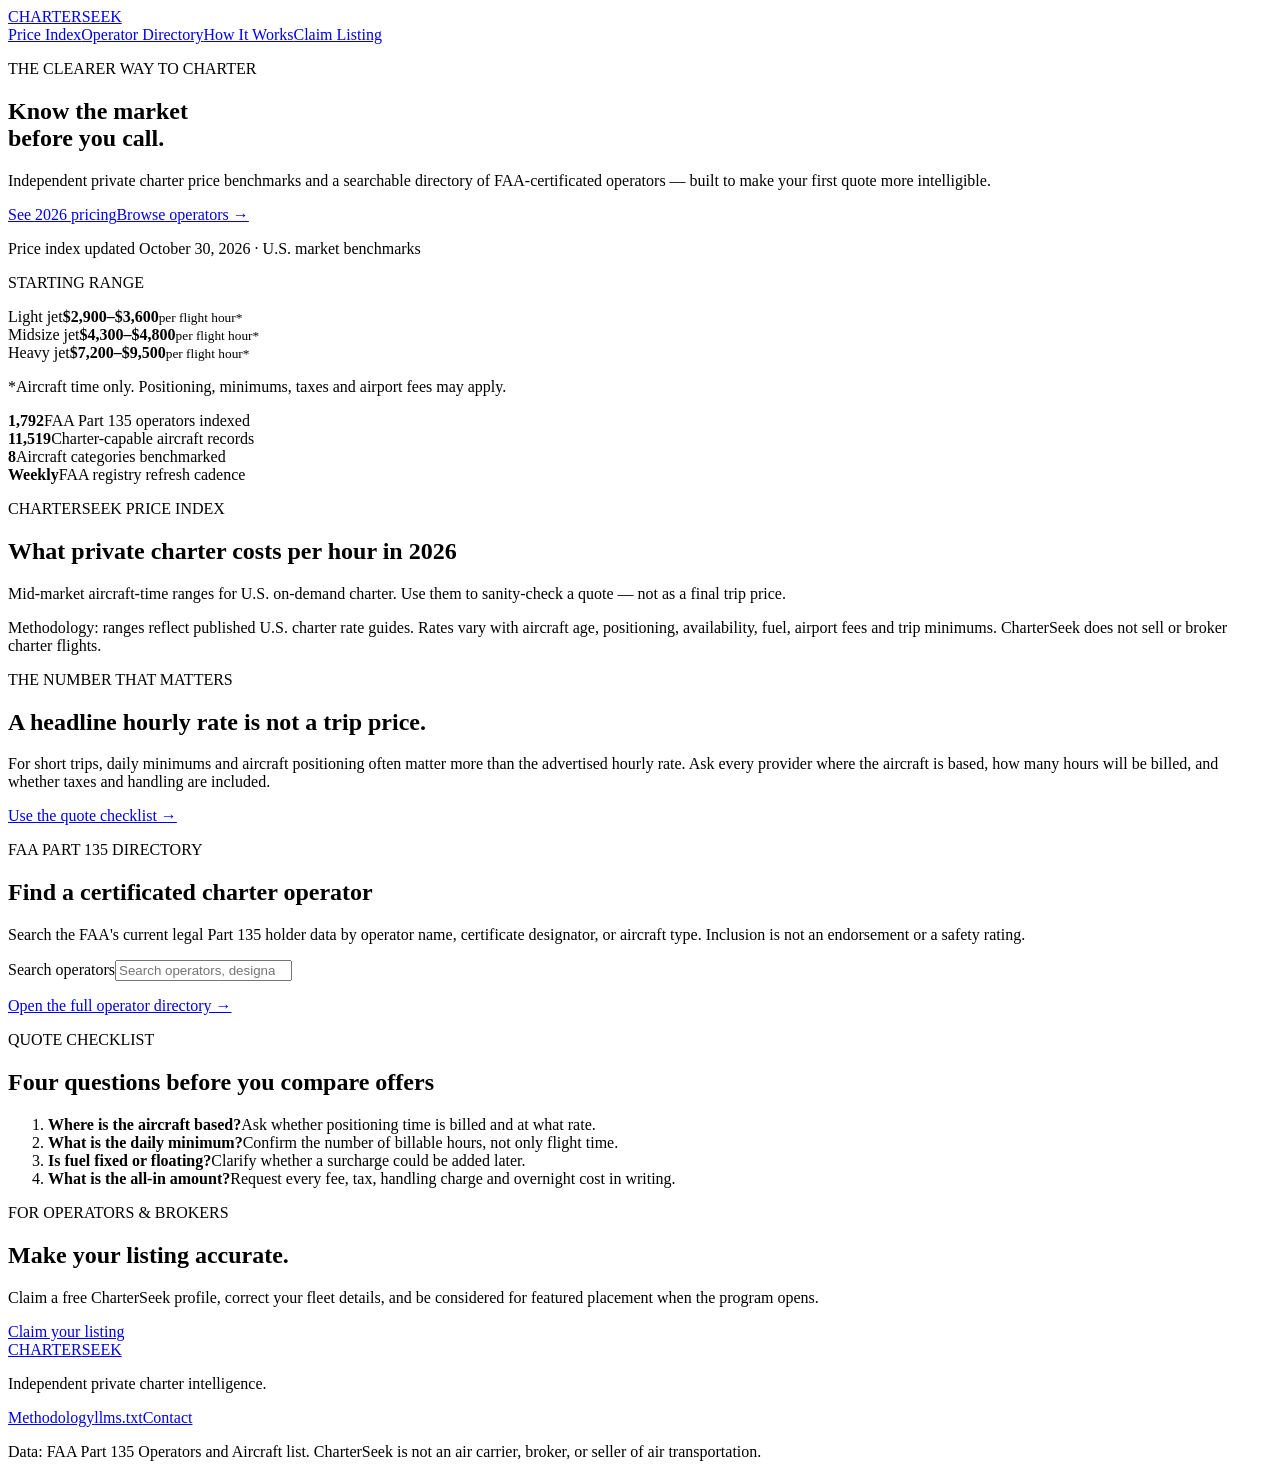
==== index.html @ 89e2942f "Add CharterSeek MVP site" ====
<!doctype html>
<html lang="en">
<head>
  <meta charset="utf-8">
  <meta name="viewport" content="width=device-width,initial-scale=1">
  <meta name="description" content="Independent private charter pricing benchmarks and FAA Part 135 operator directory. Compare aircraft rates, understand quote costs, and find certificated charter operators.">
  <meta name="robots" content="index,follow">
  <link rel="canonical" href="https://charterseek.com/">
  <meta property="og:title" content="CharterSeek | Private Charter Pricing & Operator Directory">
  <meta property="og:description" content="Clear private charter pricing benchmarks and an FAA Part 135 operator directory.">
  <meta property="og:type" content="website">
  <meta property="og:url" content="https://charterseek.com/">
  <title>CharterSeek | Private Charter Pricing & Operator Directory</title>
  <link rel="stylesheet" href="/css/styles.css">
</head>
<body>
  <header class="site-header"><div class="wrap nav"><a class="brand" href="/"><span>CHARTER</span>SEEK</a><nav><a href="#pricing">Price Index</a><a href="#operators">Operator Directory</a><a href="#how-it-works">How It Works</a><a class="button small" href="mailto:hello@charterseek.com?subject=Claim%20my%20listing">Claim Listing</a></nav></div></header>
  <main>
    <section class="hero"><div class="wrap hero-grid"><div><p class="eyebrow">THE CLEARER WAY TO CHARTER</p><h1>Know the market<br>before you call.</h1><p class="lede">Independent private charter price benchmarks and a searchable directory of FAA-certificated operators — built to make your first quote more intelligible.</p><div class="hero-actions"><a class="button" href="#pricing">See 2026 pricing</a><a class="text-link" href="#operators">Browse operators →</a></div><p class="updated">Price index updated October 30, 2026 · U.S. market benchmarks</p></div><aside class="quote-card"><p class="card-label">STARTING RANGE</p><div class="rate"><span>Light jet</span><strong>$2,900–$3,600</strong><small>per flight hour*</small></div><div class="rate"><span>Midsize jet</span><strong>$4,300–$4,800</strong><small>per flight hour*</small></div><div class="rate"><span>Heavy jet</span><strong>$7,200–$9,500</strong><small>per flight hour*</small></div><p class="fine">*Aircraft time only. Positioning, minimums, taxes and airport fees may apply.</p></aside></div></section>
    <section class="proof"><div class="wrap proof-grid"><div><strong>1,792</strong><span>FAA Part 135 operators indexed</span></div><div><strong>11,519</strong><span>Charter-capable aircraft records</span></div><div><strong>8</strong><span>Aircraft categories benchmarked</span></div><div><strong>Weekly</strong><span>FAA registry refresh cadence</span></div></div></section>
    <section class="section wrap" id="pricing"><p class="eyebrow">CHARTERSEEK PRICE INDEX</p><h2>What private charter costs per hour in 2026</h2><p class="section-intro">Mid-market aircraft-time ranges for U.S. on-demand charter. Use them to sanity-check a quote — not as a final trip price.</p><div class="pricing-grid" id="pricing-grid"></div><p class="method-note">Methodology: ranges reflect published U.S. charter rate guides. Rates vary with aircraft age, positioning, availability, fuel, airport fees and trip minimums. CharterSeek does not sell or broker charter flights.</p></section>
    <section class="dark-band" id="how-it-works"><div class="wrap split"><div><p class="eyebrow light">THE NUMBER THAT MATTERS</p><h2>A headline hourly rate is not a trip price.</h2></div><div><p>For short trips, daily minimums and aircraft positioning often matter more than the advertised hourly rate. Ask every provider where the aircraft is based, how many hours will be billed, and whether taxes and handling are included.</p><a class="text-link light-link" href="#quote-checklist">Use the quote checklist →</a></div></div></section>
    <section class="section wrap" id="operators"><p class="eyebrow">FAA PART 135 DIRECTORY</p><h2>Find a certificated charter operator</h2><p class="section-intro">Search the FAA's current legal Part 135 holder data by operator name, certificate designator, or aircraft type. Inclusion is not an endorsement or a safety rating.</p><div class="directory-toolbar"><label for="operator-search" class="sr-only">Search operators</label><input id="operator-search" type="search" placeholder="Search operators, designators or aircraft…"><span id="operator-count"></span></div><div class="operator-list" id="operator-list"></div><p><a class="text-link" href="/operators/">Open the full operator directory →</a></p></section>
    <section class="section warm" id="quote-checklist"><div class="wrap"><p class="eyebrow">QUOTE CHECKLIST</p><h2>Four questions before you compare offers</h2><ol class="checklist"><li><strong>Where is the aircraft based?</strong><span>Ask whether positioning time is billed and at what rate.</span></li><li><strong>What is the daily minimum?</strong><span>Confirm the number of billable hours, not only flight time.</span></li><li><strong>Is fuel fixed or floating?</strong><span>Clarify whether a surcharge could be added later.</span></li><li><strong>What is the all-in amount?</strong><span>Request every fee, tax, handling charge and overnight cost in writing.</span></li></ol></div></section>
    <section class="cta"><div class="wrap"><p class="eyebrow light">FOR OPERATORS & BROKERS</p><h2>Make your listing accurate.</h2><p>Claim a free CharterSeek profile, correct your fleet details, and be considered for featured placement when the program opens.</p><a class="button inverse" href="mailto:hello@charterseek.com?subject=Claim%20my%20listing">Claim your listing</a></div></section>
  </main>
  <footer><div class="wrap footer-grid"><div><a class="brand footer-brand" href="/"><span>CHARTER</span>SEEK</a><p>Independent private charter intelligence.</p></div><div><a href="/methodology.html">Methodology</a><a href="/llms.txt">llms.txt</a><a href="mailto:hello@charterseek.com">Contact</a></div><p class="legal">Data: FAA Part 135 Operators and Aircraft list. CharterSeek is not an air carrier, broker, or seller of air transportation.</p></div></footer>
  <script src="/js/app.js"></script>
</body></html>
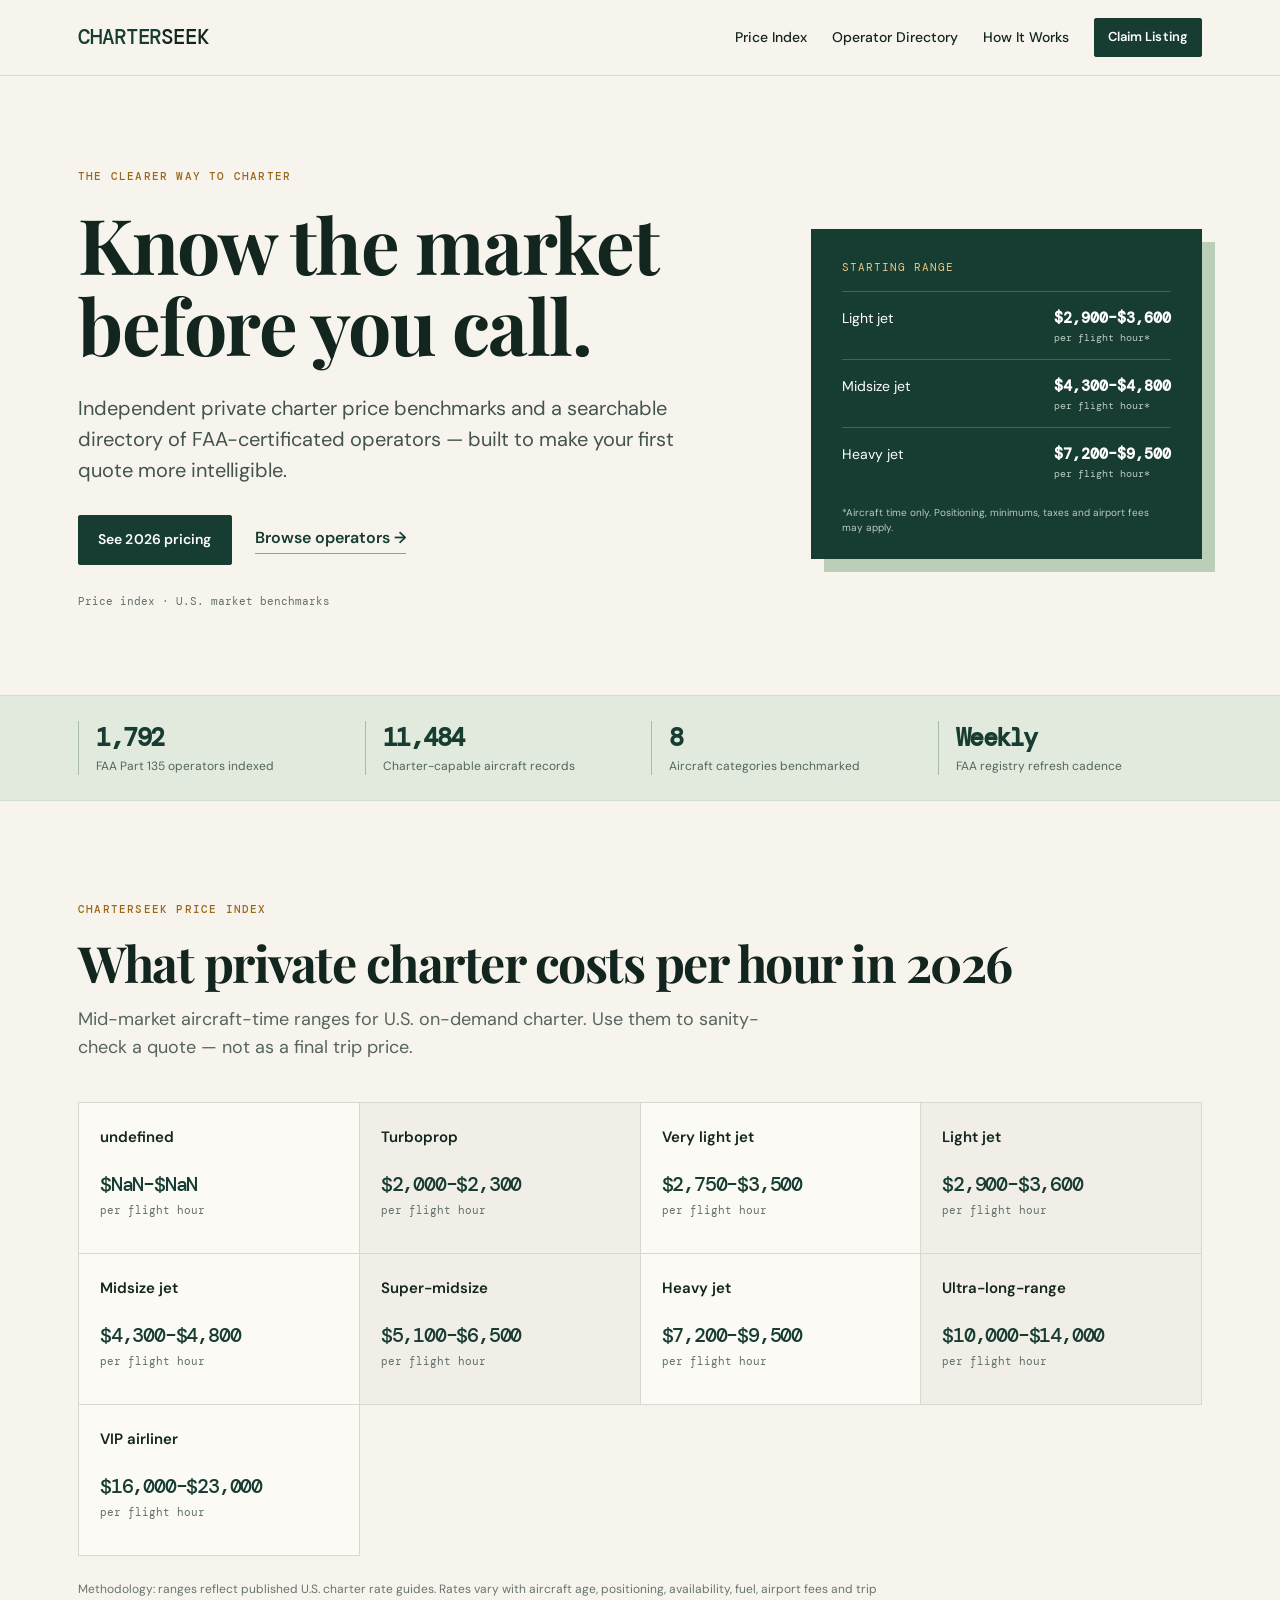
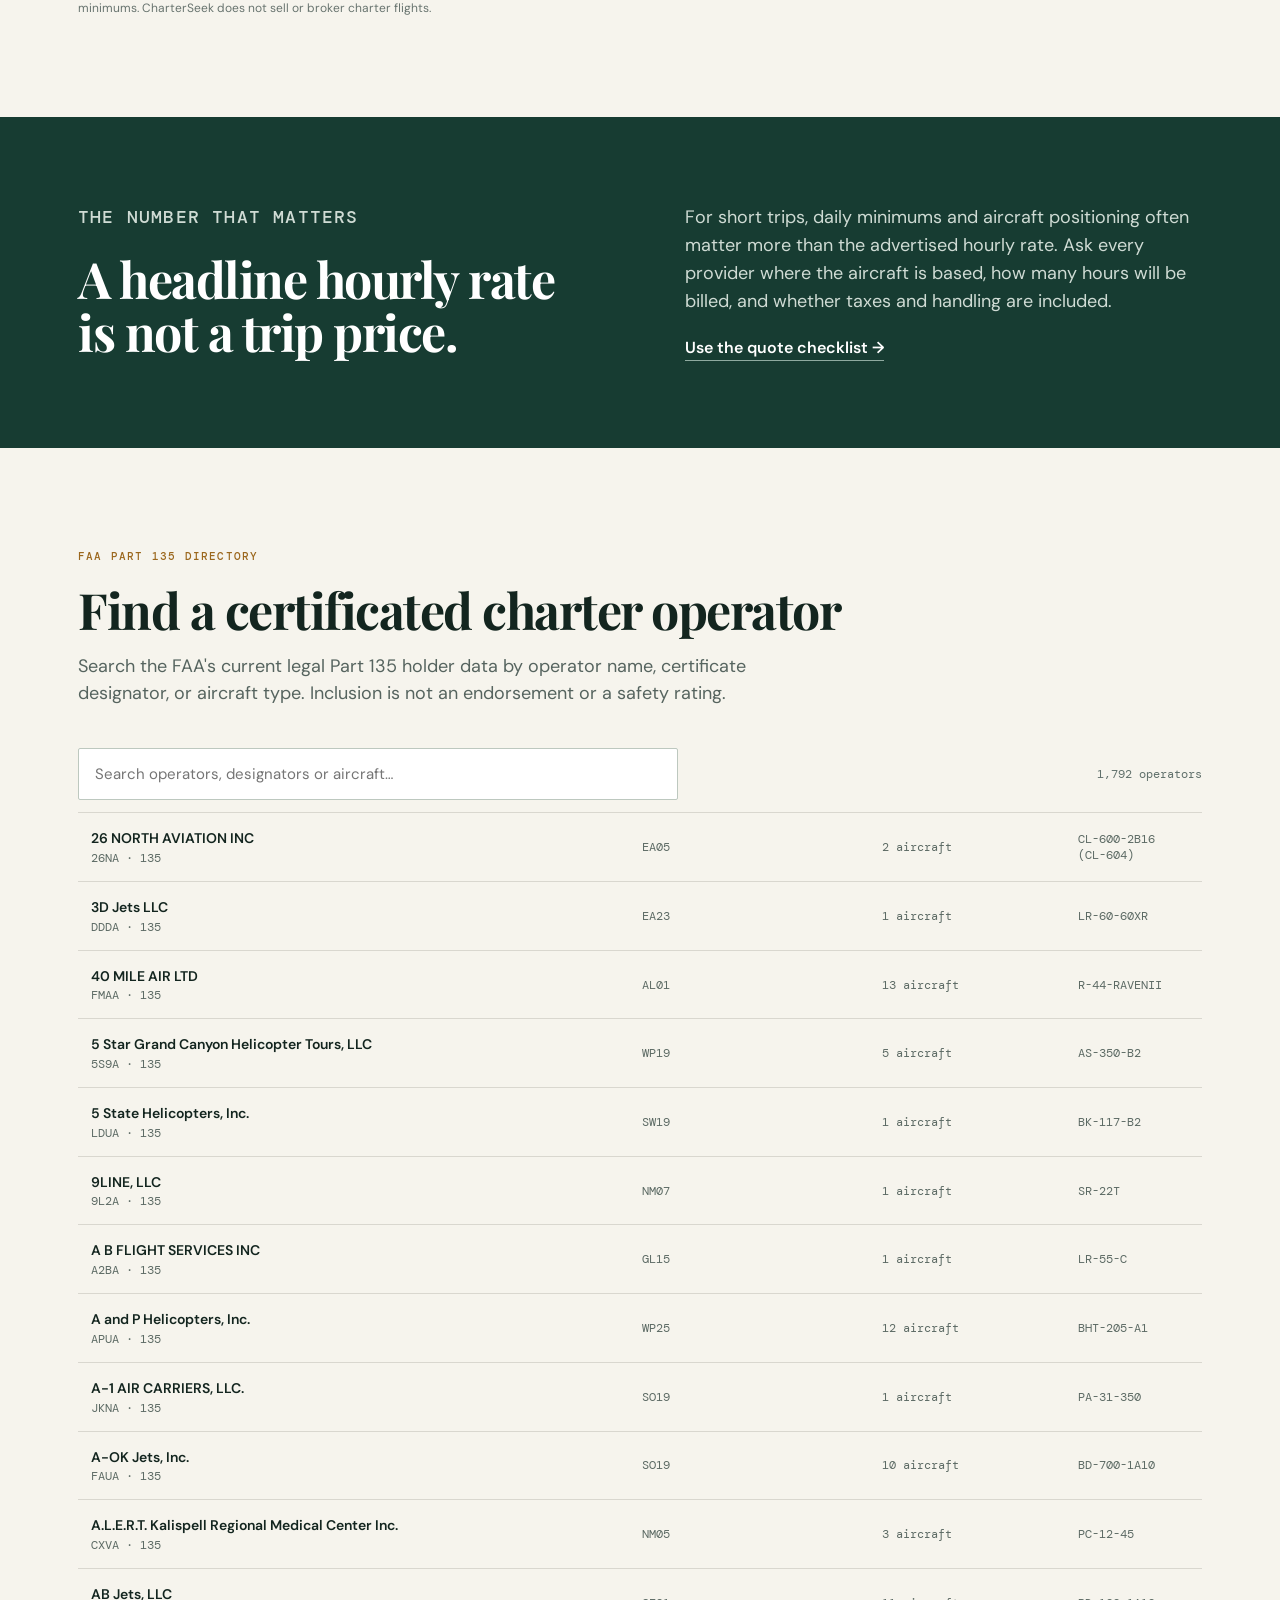
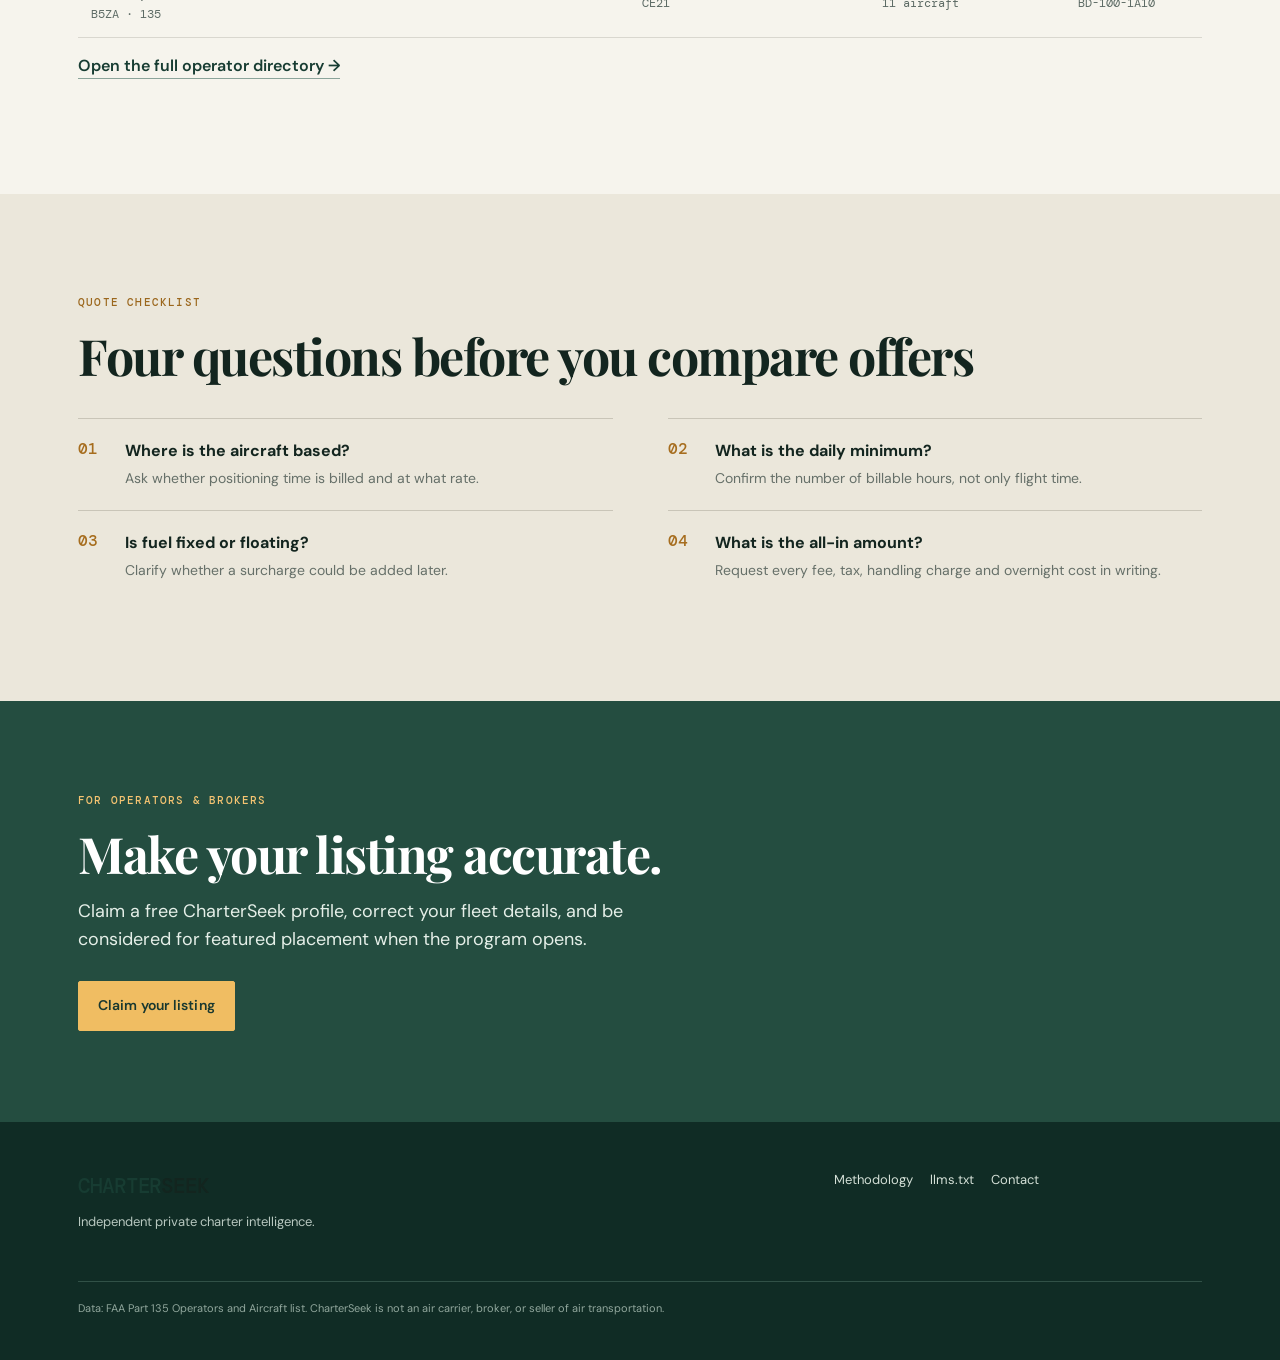
==== commit f3ce8cf3: "Refresh CharterSeek brand, directory delivery, and SEO" ====
--- a/index.html
+++ b/index.html
@@ -1,29 +1 @@
-<!doctype html>
-<html lang="en">
-<head>
-  <meta charset="utf-8">
-  <meta name="viewport" content="width=device-width,initial-scale=1">
-  <meta name="description" content="Independent private charter pricing benchmarks and FAA Part 135 operator directory. Compare aircraft rates, understand quote costs, and find certificated charter operators.">
-  <meta name="robots" content="index,follow">
-  <link rel="canonical" href="https://charterseek.com/">
-  <meta property="og:title" content="CharterSeek | Private Charter Pricing & Operator Directory">
-  <meta property="og:description" content="Clear private charter pricing benchmarks and an FAA Part 135 operator directory.">
-  <meta property="og:type" content="website">
-  <meta property="og:url" content="https://charterseek.com/">
-  <title>CharterSeek | Private Charter Pricing & Operator Directory</title>
-  <link rel="stylesheet" href="/css/styles.css">
-</head>
-<body>
-  <header class="site-header"><div class="wrap nav"><a class="brand" href="/"><span>CHARTER</span>SEEK</a><nav><a href="#pricing">Price Index</a><a href="#operators">Operator Directory</a><a href="#how-it-works">How It Works</a><a class="button small" href="mailto:hello@charterseek.com?subject=Claim%20my%20listing">Claim Listing</a></nav></div></header>
-  <main>
-    <section class="hero"><div class="wrap hero-grid"><div><p class="eyebrow">THE CLEARER WAY TO CHARTER</p><h1>Know the market<br>before you call.</h1><p class="lede">Independent private charter price benchmarks and a searchable directory of FAA-certificated operators — built to make your first quote more intelligible.</p><div class="hero-actions"><a class="button" href="#pricing">See 2026 pricing</a><a class="text-link" href="#operators">Browse operators →</a></div><p class="updated">Price index updated October 30, 2026 · U.S. market benchmarks</p></div><aside class="quote-card"><p class="card-label">STARTING RANGE</p><div class="rate"><span>Light jet</span><strong>$2,900–$3,600</strong><small>per flight hour*</small></div><div class="rate"><span>Midsize jet</span><strong>$4,300–$4,800</strong><small>per flight hour*</small></div><div class="rate"><span>Heavy jet</span><strong>$7,200–$9,500</strong><small>per flight hour*</small></div><p class="fine">*Aircraft time only. Positioning, minimums, taxes and airport fees may apply.</p></aside></div></section>
-    <section class="proof"><div class="wrap proof-grid"><div><strong>1,792</strong><span>FAA Part 135 operators indexed</span></div><div><strong>11,519</strong><span>Charter-capable aircraft records</span></div><div><strong>8</strong><span>Aircraft categories benchmarked</span></div><div><strong>Weekly</strong><span>FAA registry refresh cadence</span></div></div></section>
-    <section class="section wrap" id="pricing"><p class="eyebrow">CHARTERSEEK PRICE INDEX</p><h2>What private charter costs per hour in 2026</h2><p class="section-intro">Mid-market aircraft-time ranges for U.S. on-demand charter. Use them to sanity-check a quote — not as a final trip price.</p><div class="pricing-grid" id="pricing-grid"></div><p class="method-note">Methodology: ranges reflect published U.S. charter rate guides. Rates vary with aircraft age, positioning, availability, fuel, airport fees and trip minimums. CharterSeek does not sell or broker charter flights.</p></section>
-    <section class="dark-band" id="how-it-works"><div class="wrap split"><div><p class="eyebrow light">THE NUMBER THAT MATTERS</p><h2>A headline hourly rate is not a trip price.</h2></div><div><p>For short trips, daily minimums and aircraft positioning often matter more than the advertised hourly rate. Ask every provider where the aircraft is based, how many hours will be billed, and whether taxes and handling are included.</p><a class="text-link light-link" href="#quote-checklist">Use the quote checklist →</a></div></div></section>
-    <section class="section wrap" id="operators"><p class="eyebrow">FAA PART 135 DIRECTORY</p><h2>Find a certificated charter operator</h2><p class="section-intro">Search the FAA's current legal Part 135 holder data by operator name, certificate designator, or aircraft type. Inclusion is not an endorsement or a safety rating.</p><div class="directory-toolbar"><label for="operator-search" class="sr-only">Search operators</label><input id="operator-search" type="search" placeholder="Search operators, designators or aircraft…"><span id="operator-count"></span></div><div class="operator-list" id="operator-list"></div><p><a class="text-link" href="/operators/">Open the full operator directory →</a></p></section>
-    <section class="section warm" id="quote-checklist"><div class="wrap"><p class="eyebrow">QUOTE CHECKLIST</p><h2>Four questions before you compare offers</h2><ol class="checklist"><li><strong>Where is the aircraft based?</strong><span>Ask whether positioning time is billed and at what rate.</span></li><li><strong>What is the daily minimum?</strong><span>Confirm the number of billable hours, not only flight time.</span></li><li><strong>Is fuel fixed or floating?</strong><span>Clarify whether a surcharge could be added later.</span></li><li><strong>What is the all-in amount?</strong><span>Request every fee, tax, handling charge and overnight cost in writing.</span></li></ol></div></section>
-    <section class="cta"><div class="wrap"><p class="eyebrow light">FOR OPERATORS & BROKERS</p><h2>Make your listing accurate.</h2><p>Claim a free CharterSeek profile, correct your fleet details, and be considered for featured placement when the program opens.</p><a class="button inverse" href="mailto:hello@charterseek.com?subject=Claim%20my%20listing">Claim your listing</a></div></section>
-  </main>
-  <footer><div class="wrap footer-grid"><div><a class="brand footer-brand" href="/"><span>CHARTER</span>SEEK</a><p>Independent private charter intelligence.</p></div><div><a href="/methodology.html">Methodology</a><a href="/llms.txt">llms.txt</a><a href="mailto:hello@charterseek.com">Contact</a></div><p class="legal">Data: FAA Part 135 Operators and Aircraft list. CharterSeek is not an air carrier, broker, or seller of air transportation.</p></div></footer>
-  <script src="/js/app.js"></script>
-</body></html>+<!doctype html><html lang="en"><head><meta charset="utf-8"><meta name="viewport" content="width=device-width,initial-scale=1"><meta name="description" content="Independent private charter pricing benchmarks and FAA Part 135 operator directory. Compare aircraft rates, understand quote costs, and find certificated charter operators."><meta name="robots" content="index,follow"><link rel="canonical" href="https://charterseek.com/"><meta property="og:title" content="CharterSeek | Private Charter Pricing & Operator Directory"><meta property="og:description" content="Clear private charter pricing benchmarks and an FAA Part 135 operator directory."><meta property="og:type" content="website"><meta property="og:url" content="https://charterseek.com/"><meta property="og:image" content="https://charterseek.com/og-image.svg"><meta property="og:image:alt" content="CharterSeek — private charter pricing and FAA Part 135 operator directory"><title>CharterSeek | Private Charter Pricing & Operator Directory</title><link rel="icon" type="image/svg+xml" href="/favicon.svg"><link rel="apple-touch-icon" href="/favicon.svg"><link rel="stylesheet" href="/css/styles.css"><script type="application/ld+json">{"@context":"https://schema.org","@type":"WebSite","name":"CharterSeek","url":"https://charterseek.com/","description":"Independent private charter pricing benchmarks and an FAA Part 135 operator directory.","publisher":{"@type":"Organization","name":"CharterSeek","url":"https://charterseek.com/"}}</script></head><body><header class="site-header"><div class="wrap nav"><a class="brand" href="/"><span>CHARTER</span>SEEK</a><nav><a href="#pricing">Price Index</a><a href="#operators">Operator Directory</a><a href="#how-it-works">How It Works</a><a class="button small" href="mailto:hello@charterseek.com?subject=Claim%20my%20listing">Claim Listing</a></nav></div></header><main><section class="hero"><div class="wrap hero-grid"><div><p class="eyebrow">THE CLEARER WAY TO CHARTER</p><h1>Know the market<br>before you call.</h1><p class="lede">Independent private charter price benchmarks and a searchable directory of FAA-certificated operators — built to make your first quote more intelligible.</p><div class="hero-actions"><a class="button" href="#pricing">See 2026 pricing</a><a class="text-link" href="#operators">Browse operators →</a></div><p class="updated" id="price-index-updated">Price index · U.S. market benchmarks</p></div><aside class="quote-card"><p class="card-label">STARTING RANGE</p><div class="rate"><span>Light jet</span><strong>$2,900–$3,600</strong><small>per flight hour*</small></div><div class="rate"><span>Midsize jet</span><strong>$4,300–$4,800</strong><small>per flight hour*</small></div><div class="rate"><span>Heavy jet</span><strong>$7,200–$9,500</strong><small>per flight hour*</small></div><p class="fine">*Aircraft time only. Positioning, minimums, taxes and airport fees may apply.</p></aside></div></section><section class="proof"><div class="wrap proof-grid"><div><strong>1,792</strong><span>FAA Part 135 operators indexed</span></div><div><strong>11,484</strong><span>Charter-capable aircraft records</span></div><div><strong>8</strong><span>Aircraft categories benchmarked</span></div><div><strong>Weekly</strong><span>FAA registry refresh cadence</span></div></div></section><section class="section wrap" id="pricing"><p class="eyebrow">CHARTERSEEK PRICE INDEX</p><h2>What private charter costs per hour in 2026</h2><p class="section-intro">Mid-market aircraft-time ranges for U.S. on-demand charter. Use them to sanity-check a quote — not as a final trip price.</p><div class="pricing-grid" id="pricing-grid"></div><p class="method-note">Methodology: ranges reflect published U.S. charter rate guides. Rates vary with aircraft age, positioning, availability, fuel, airport fees and trip minimums. CharterSeek does not sell or broker charter flights.</p></section><section class="dark-band" id="how-it-works"><div class="wrap split"><div><p class="eyebrow light">THE NUMBER THAT MATTERS</p><h2>A headline hourly rate is not a trip price.</h2></div><div><p>For short trips, daily minimums and aircraft positioning often matter more than the advertised hourly rate. Ask every provider where the aircraft is based, how many hours will be billed, and whether taxes and handling are included.</p><a class="text-link light-link" href="#quote-checklist">Use the quote checklist →</a></div></div></section><section class="section wrap" id="operators"><p class="eyebrow">FAA PART 135 DIRECTORY</p><h2>Find a certificated charter operator</h2><p class="section-intro">Search the FAA's current legal Part 135 holder data by operator name, certificate designator, or aircraft type. Inclusion is not an endorsement or a safety rating.</p><div class="directory-toolbar"><label for="operator-search" class="sr-only">Search operators</label><input id="operator-search" type="search" placeholder="Search operators, designators or aircraft…"><span id="operator-count"></span></div><div class="operator-list" id="operator-list"></div><p><a class="text-link" href="/operators/">Open the full operator directory →</a></p></section><section class="section warm" id="quote-checklist"><div class="wrap"><p class="eyebrow">QUOTE CHECKLIST</p><h2>Four questions before you compare offers</h2><ol class="checklist"><li><strong>Where is the aircraft based?</strong><span>Ask whether positioning time is billed and at what rate.</span></li><li><strong>What is the daily minimum?</strong><span>Confirm the number of billable hours, not only flight time.</span></li><li><strong>Is fuel fixed or floating?</strong><span>Clarify whether a surcharge could be added later.</span></li><li><strong>What is the all-in amount?</strong><span>Request every fee, tax, handling charge and overnight cost in writing.</span></li></ol></div></section><section class="cta"><div class="wrap"><p class="eyebrow light">FOR OPERATORS & BROKERS</p><h2>Make your listing accurate.</h2><p>Claim a free CharterSeek profile, correct your fleet details, and be considered for featured placement when the program opens.</p><a class="button inverse" href="mailto:hello@charterseek.com?subject=Claim%20my%20listing">Claim your listing</a></div></section></main><footer><div class="wrap footer-grid"><div><a class="brand footer-brand" href="/"><span>CHARTER</span>SEEK</a><p>Independent private charter intelligence.</p></div><div><a href="/methodology.html">Methodology</a><a href="/llms.txt">llms.txt</a><a href="mailto:hello@charterseek.com">Contact</a></div><p class="legal">Data: FAA Part 135 Operators and Aircraft list. CharterSeek is not an air carrier, broker, or seller of air transportation.</p></div></footer><script src="/js/app.js"></script></body></html>
--- a/css/styles.css
+++ b/css/styles.css
@@ -0,0 +1,3 @@
+@import url('https://fonts.googleapis.com/css2?family=DM+Mono:wght@400;500&family=DM+Sans:wght@400;500;600;700&family=Playfair+Display:wght@600;700&display=swap');
+:root{--ink:#13251f;--forest:#173c32;--sage:#bbcfb8;--paper:#f6f4ed;--cream:#ebe7db;--gold:#e5ae52;--muted:#60706b;--line:#d9d7cf}*{box-sizing:border-box}html{scroll-behavior:smooth}body{margin:0;background:var(--paper);color:var(--ink);font-family:'DM Sans',Arial,sans-serif;font-size:16px;line-height:1.55}.wrap{max-width:1180px;margin:auto;padding-left:28px;padding-right:28px}.site-header{background:var(--paper);border-bottom:1px solid var(--line);position:sticky;top:0;z-index:5}.nav{height:75px;display:flex;align-items:center;justify-content:space-between}.brand{font-family:'DM Mono',monospace;font-weight:500;letter-spacing:-1.1px;font-size:21px;text-decoration:none;color:var(--ink)}.brand span{color:var(--forest)}nav{display:flex;align-items:center;gap:25px}nav a{font-size:14px;text-decoration:none;color:var(--ink);font-weight:500}.button{background:var(--forest);color:#fff!important;border:1px solid var(--forest);border-radius:2px;padding:13px 19px;display:inline-block;text-decoration:none;font-size:14px;font-weight:600;letter-spacing:.1px}.button.small{padding:8px 13px;font-size:13px}.hero{background:var(--paper);padding:92px 0 74px}.hero-grid{display:grid;grid-template-columns:1.25fr .75fr;gap:80px;align-items:center}.eyebrow{font-family:'DM Mono',monospace;color:#9b671d;font-size:11px;letter-spacing:1.2px;font-weight:500;margin:0 0 18px}.light{color:#f4c371}h1,h2{font-family:'Playfair Display',Georgia,serif;line-height:1.06;letter-spacing:-1.5px;margin:0;color:var(--ink)}h1{font-size:clamp(47px,6vw,78px)}h2{font-size:clamp(33px,4vw,50px)}.lede{max-width:630px;font-size:20px;color:#43534e;margin:27px 0 29px;line-height:1.55}.hero-actions{display:flex;align-items:center;gap:23px}.text-link{font-weight:600;color:var(--forest);text-decoration:none;border-bottom:1px solid #8ba49a;padding-bottom:2px}.updated{font-family:'DM Mono',monospace;font-size:11px;color:var(--muted);margin-top:28px}.quote-card{background:var(--forest);color:white;padding:31px 31px 24px;box-shadow:13px 13px 0 var(--sage)}.card-label{font:11px 'DM Mono',monospace;letter-spacing:1px;color:#ebc783;margin:0 0 17px}.rate{border-top:1px solid rgba(255,255,255,.2);padding:15px 0 13px;display:grid;grid-template-columns:1fr auto;align-items:baseline}.rate span{font-size:14px}.rate strong{font-family:'DM Mono',monospace;font-size:15px;color:#fff}.rate small{grid-column:2;font-size:10px;color:#b9cbc3;font-family:'DM Mono',monospace}.fine{font-size:10px;color:#b9cbc3;margin:12px 0 0;line-height:1.45}.proof{background:#e1eadc;border-top:1px solid #cfddc9;border-bottom:1px solid #cfddc9}.proof-grid{display:grid;grid-template-columns:repeat(4,1fr);padding-top:25px;padding-bottom:25px;gap:22px}.proof-grid div{border-left:1px solid #a8bda5;padding-left:17px}.proof-grid strong{display:block;font:600 25px 'DM Mono',monospace;color:var(--forest);letter-spacing:-1.5px}.proof-grid span{font-size:12px;color:#53655d;display:block;margin-top:3px}.section{padding-top:100px;padding-bottom:100px}.section-intro{color:#56645f;font-size:18px;max-width:700px;margin:17px 0 40px}.pricing-grid{display:grid;grid-template-columns:repeat(4,1fr);border-top:1px solid var(--line);border-left:1px solid var(--line)}.price-item{background:#fbfaf5;padding:23px 21px;border-right:1px solid var(--line);border-bottom:1px solid var(--line);min-height:151px}.price-item:nth-child(even){background:#f0eee7}.price-item h3{font-size:15px;margin:0 0 22px;font-weight:600}.price-item strong{font:500 20px 'DM Mono',monospace;letter-spacing:-1.2px;color:var(--forest);display:block}.price-item span{font:11px 'DM Mono',monospace;color:var(--muted)}.method-note{max-width:800px;font-size:12px;line-height:1.55;color:#68746f;margin:24px 0 0}.dark-band{background:var(--forest);color:#e9f0e9;padding:87px 0}.dark-band h2{color:#fff}.split{display:grid;grid-template-columns:1fr 1fr;gap:90px}.split p{font-size:18px;color:#cfdbd4;margin:0 0 20px}.light-link{color:#fff;border-color:#8faaa0}.directory-toolbar{display:flex;justify-content:space-between;gap:20px;align-items:center;margin:34px 0 12px}.directory-toolbar input{width:min(600px,100%);background:#fff;border:1px solid #bdc8bf;border-radius:2px;padding:15px 16px;font:15px 'DM Sans',sans-serif;color:var(--ink)}#operator-count{font:12px 'DM Mono',monospace;color:var(--muted);white-space:nowrap}.operator-list{border-top:1px solid var(--line)}.operator{display:grid;grid-template-columns:2.4fr 1fr .8fr .5fr;gap:18px;align-items:center;padding:15px 13px;border-bottom:1px solid var(--line);font-size:14px}.operator:hover{background:#eef3ec}.operator-name{font-weight:600}.operator-detail{font:12px 'DM Mono',monospace;color:#5c6a64}.directory-note{font-size:12px;color:var(--muted)}.warm{background:var(--cream)}.checklist{list-style:none;counter-reset:list;display:grid;grid-template-columns:repeat(2,1fr);gap:0 55px;margin:36px 0 0;padding:0}.checklist li{counter-increment:list;position:relative;padding:20px 0 20px 47px;border-top:1px solid #c9c5b8}.checklist li:before{content:'0' counter(list);position:absolute;left:0;top:19px;font:500 16px 'DM Mono',monospace;color:#a66d1e}.checklist strong,.checklist span{display:block}.checklist span{color:#667069;font-size:14px;margin-top:4px}.cta{background:#244d40;padding:91px 0;color:#e5efe8}.cta h2{color:#fff}.cta p:not(.eyebrow){max-width:580px;font-size:18px;margin:18px 0 27px}.inverse{background:#f0bd62;color:#19382f!important;border-color:#f0bd62}footer{padding:48px 0 33px;background:#102c25;color:#b8c8c0}.footer-grid{display:grid;grid-template-columns:2fr 1fr;gap:20px}.footer-grid p{font-size:13px;margin:10px 0}.footer-grid div:nth-child(2){display:flex;gap:17px;align-items:start}.footer-grid div:nth-child(2) a{color:#d4e0d7;text-decoration:none;font-size:13px}.legal{grid-column:1/-1;border-top:1px solid #315147;margin-top:18px!important;padding-top:18px;color:#91a79d;font-size:11px!important}.sr-only{position:absolute;width:1px;height:1px;overflow:hidden;clip:rect(0,0,0,0)}
+@media(max-width:760px){.nav{height:63px}.nav nav a:not(.button){display:none}.hero{padding:64px 0}.hero-grid,.split{grid-template-columns:1fr;gap:40px}.quote-card{box-shadow:8px 8px 0 var(--sage)}.proof-grid{grid-template-columns:repeat(2,1fr)}.pricing-grid{grid-template-columns:repeat(2,1fr)}.section{padding-top:68px;padding-bottom:68px}.checklist{grid-template-columns:1fr}.directory-toolbar{align-items:stretch;flex-direction:column}.operator{grid-template-columns:1.7fr 1fr}.operator .fleet{display:none}.footer-grid{grid-template-columns:1fr}.footer-grid div:nth-child(2){flex-wrap:wrap}.hero-actions{flex-wrap:wrap}}
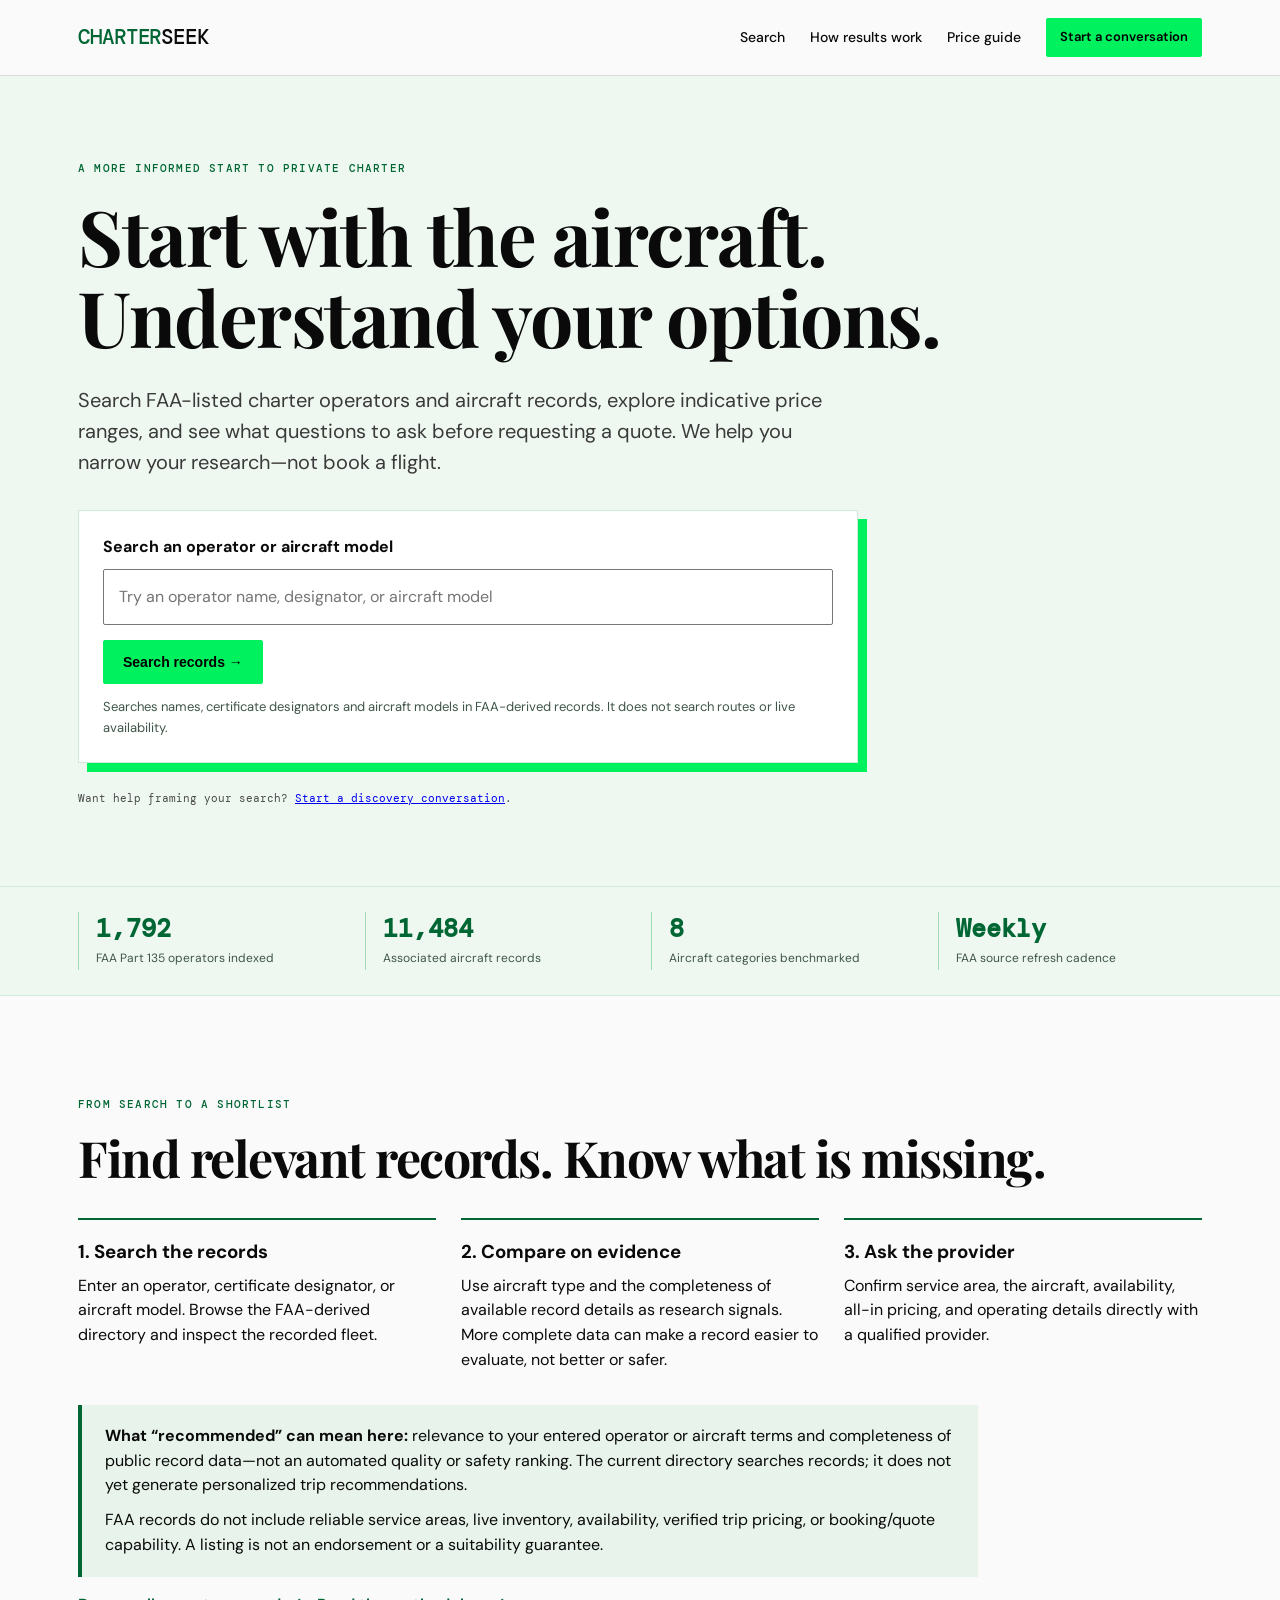
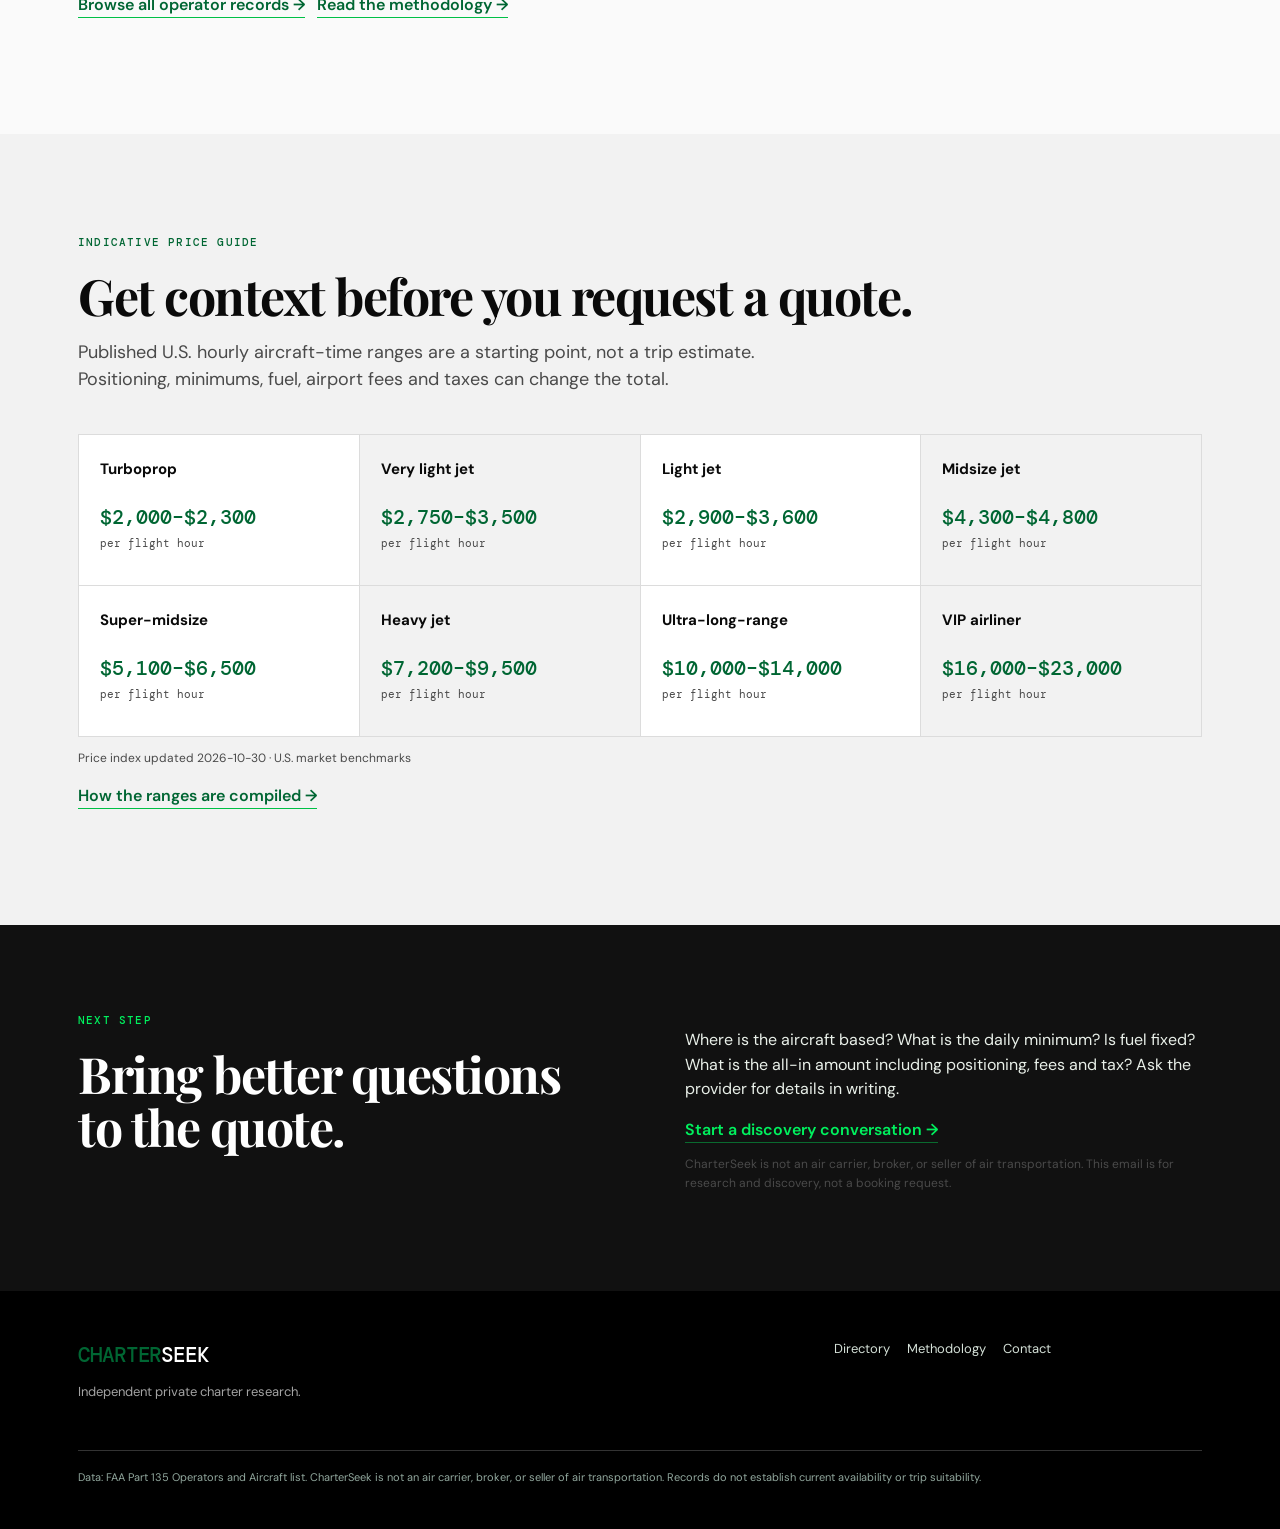
==== commit 977d8f16: "Position homepage around honest operator search and discovery" ====
--- a/index.html
+++ b/index.html
@@ -1 +1,3 @@
-<!doctype html><html lang="en"><head><meta charset="utf-8"><meta name="viewport" content="width=device-width,initial-scale=1"><meta name="description" content="Independent private charter pricing benchmarks and FAA Part 135 operator directory. Compare aircraft rates, understand quote costs, and find certificated charter operators."><meta name="robots" content="index,follow"><link rel="canonical" href="https://charterseek.com/"><meta property="og:title" content="CharterSeek | Private Charter Pricing & Operator Directory"><meta property="og:description" content="Clear private charter pricing benchmarks and an FAA Part 135 operator directory."><meta property="og:type" content="website"><meta property="og:url" content="https://charterseek.com/"><meta property="og:image" content="https://charterseek.com/og-image.svg"><meta property="og:image:alt" content="CharterSeek — private charter pricing and FAA Part 135 operator directory"><title>CharterSeek | Private Charter Pricing & Operator Directory</title><link rel="icon" type="image/svg+xml" href="/favicon.svg"><link rel="apple-touch-icon" href="/favicon.svg"><link rel="stylesheet" href="/css/styles.css"><script type="application/ld+json">{"@context":"https://schema.org","@type":"WebSite","name":"CharterSeek","url":"https://charterseek.com/","description":"Independent private charter pricing benchmarks and an FAA Part 135 operator directory.","publisher":{"@type":"Organization","name":"CharterSeek","url":"https://charterseek.com/"}}</script></head><body><header class="site-header"><div class="wrap nav"><a class="brand" href="/"><span>CHARTER</span>SEEK</a><nav><a href="#pricing">Price Index</a><a href="#operators">Operator Directory</a><a href="#how-it-works">How It Works</a><a class="button small" href="mailto:hello@charterseek.com?subject=Claim%20my%20listing">Claim Listing</a></nav></div></header><main><section class="hero"><div class="wrap hero-grid"><div><p class="eyebrow">THE CLEARER WAY TO CHARTER</p><h1>Know the market<br>before you call.</h1><p class="lede">Independent private charter price benchmarks and a searchable directory of FAA-certificated operators — built to make your first quote more intelligible.</p><div class="hero-actions"><a class="button" href="#pricing">See 2026 pricing</a><a class="text-link" href="#operators">Browse operators →</a></div><p class="updated" id="price-index-updated">Price index · U.S. market benchmarks</p></div><aside class="quote-card"><p class="card-label">STARTING RANGE</p><div class="rate"><span>Light jet</span><strong>$2,900–$3,600</strong><small>per flight hour*</small></div><div class="rate"><span>Midsize jet</span><strong>$4,300–$4,800</strong><small>per flight hour*</small></div><div class="rate"><span>Heavy jet</span><strong>$7,200–$9,500</strong><small>per flight hour*</small></div><p class="fine">*Aircraft time only. Positioning, minimums, taxes and airport fees may apply.</p></aside></div></section><section class="proof"><div class="wrap proof-grid"><div><strong>1,792</strong><span>FAA Part 135 operators indexed</span></div><div><strong>11,484</strong><span>Charter-capable aircraft records</span></div><div><strong>8</strong><span>Aircraft categories benchmarked</span></div><div><strong>Weekly</strong><span>FAA registry refresh cadence</span></div></div></section><section class="section wrap" id="pricing"><p class="eyebrow">CHARTERSEEK PRICE INDEX</p><h2>What private charter costs per hour in 2026</h2><p class="section-intro">Mid-market aircraft-time ranges for U.S. on-demand charter. Use them to sanity-check a quote — not as a final trip price.</p><div class="pricing-grid" id="pricing-grid"></div><p class="method-note">Methodology: ranges reflect published U.S. charter rate guides. Rates vary with aircraft age, positioning, availability, fuel, airport fees and trip minimums. CharterSeek does not sell or broker charter flights.</p></section><section class="dark-band" id="how-it-works"><div class="wrap split"><div><p class="eyebrow light">THE NUMBER THAT MATTERS</p><h2>A headline hourly rate is not a trip price.</h2></div><div><p>For short trips, daily minimums and aircraft positioning often matter more than the advertised hourly rate. Ask every provider where the aircraft is based, how many hours will be billed, and whether taxes and handling are included.</p><a class="text-link light-link" href="#quote-checklist">Use the quote checklist →</a></div></div></section><section class="section wrap" id="operators"><p class="eyebrow">FAA PART 135 DIRECTORY</p><h2>Find a certificated charter operator</h2><p class="section-intro">Search the FAA's current legal Part 135 holder data by operator name, certificate designator, or aircraft type. Inclusion is not an endorsement or a safety rating.</p><div class="directory-toolbar"><label for="operator-search" class="sr-only">Search operators</label><input id="operator-search" type="search" placeholder="Search operators, designators or aircraft…"><span id="operator-count"></span></div><div class="operator-list" id="operator-list"></div><p><a class="text-link" href="/operators/">Open the full operator directory →</a></p></section><section class="section warm" id="quote-checklist"><div class="wrap"><p class="eyebrow">QUOTE CHECKLIST</p><h2>Four questions before you compare offers</h2><ol class="checklist"><li><strong>Where is the aircraft based?</strong><span>Ask whether positioning time is billed and at what rate.</span></li><li><strong>What is the daily minimum?</strong><span>Confirm the number of billable hours, not only flight time.</span></li><li><strong>Is fuel fixed or floating?</strong><span>Clarify whether a surcharge could be added later.</span></li><li><strong>What is the all-in amount?</strong><span>Request every fee, tax, handling charge and overnight cost in writing.</span></li></ol></div></section><section class="cta"><div class="wrap"><p class="eyebrow light">FOR OPERATORS & BROKERS</p><h2>Make your listing accurate.</h2><p>Claim a free CharterSeek profile, correct your fleet details, and be considered for featured placement when the program opens.</p><a class="button inverse" href="mailto:hello@charterseek.com?subject=Claim%20my%20listing">Claim your listing</a></div></section></main><footer><div class="wrap footer-grid"><div><a class="brand footer-brand" href="/"><span>CHARTER</span>SEEK</a><p>Independent private charter intelligence.</p></div><div><a href="/methodology.html">Methodology</a><a href="/llms.txt">llms.txt</a><a href="mailto:hello@charterseek.com">Contact</a></div><p class="legal">Data: FAA Part 135 Operators and Aircraft list. CharterSeek is not an air carrier, broker, or seller of air transportation.</p></div></footer><script src="/js/app.js"></script></body></html>
+<!doctype html>
+<html lang="en"><head><meta charset="utf-8"><meta name="viewport" content="width=device-width,initial-scale=1"><meta name="description" content="Search FAA Part 135 operator and aircraft records, understand how to compare results, and start a private charter discovery conversation."><meta name="robots" content="index,follow"><link rel="canonical" href="https://charterseek.com/"><meta property="og:title" content="CharterSeek | Start your private charter search"><meta property="og:description" content="Search operator and aircraft records, then understand what the available data can—and cannot—tell you."><meta property="og:type" content="website"><meta property="og:url" content="https://charterseek.com/"><meta property="og:image" content="https://charterseek.com/og-image.svg"><title>CharterSeek | Start your private charter search</title><link rel="icon" type="image/svg+xml" href="/favicon.svg"><link rel="apple-touch-icon" href="/favicon.svg"><link rel="stylesheet" href="/css/styles.css"><style>.search-hero{padding:84px 0 70px;background:#eef8f1}.search-hero .lede{max-width:760px}.search-panel{max-width:780px;background:#fff;border:1px solid #cdeadb;padding:24px;margin-top:32px;box-shadow:9px 9px 0 #00f15e}.search-panel label{display:block;font-weight:700;margin-bottom:9px}.search-panel input{width:100%;padding:15px;border:1px solid #777;font:inherit;border-radius:2px}.search-panel .button{margin-top:15px;cursor:pointer}.search-panel p{font-size:13px;color:#3f5548;margin-bottom:0}.steps{display:grid;grid-template-columns:repeat(3,1fr);gap:25px;margin-top:34px}.steps article{border-top:2px solid #063;padding-top:17px}.steps h3{margin:0 0 8px}.steps p{margin:0}.notice{background:#e7f3eb;border-left:4px solid #063;padding:19px 23px;margin-top:32px;max-width:900px}.notice p{margin:0}.notice p+p{margin-top:10px}.directory-toolbar input:focus-visible,.search-panel input:focus-visible,a:focus-visible,button:focus-visible{outline:3px solid #063;outline-offset:3px}.dark-band a:focus-visible,.cta a:focus-visible,footer a:focus-visible{outline-color:#00f15e}.sr-only:focus{position:static;width:auto;height:auto;clip:auto}@media(max-width:760px){.search-hero{padding:55px 0}.steps{grid-template-columns:1fr}.search-panel{box-shadow:5px 5px 0 #00f15e}.hero-actions{flex-wrap:wrap}}@media(prefers-reduced-motion:reduce){html{scroll-behavior:auto}}</style><script type="application/ld+json">{"@context":"https://schema.org","@type":"WebSite","name":"CharterSeek","url":"https://charterseek.com/","description":"Search FAA Part 135 operator and aircraft records and explore indicative charter pricing."}</script></head>
+<body><a class="sr-only" href="#main">Skip to content</a><header class="site-header"><div class="wrap nav"><a class="brand" href="/"><span>CHARTER</span>SEEK</a><nav aria-label="Main navigation"><a href="#search">Search</a><a href="#recommendations">How results work</a><a href="#pricing">Price guide</a><a class="button small" href="mailto:hello@charterseek.com?subject=CharterSeek%20discovery">Start a conversation</a></nav></div></header><main id="main"><section class="search-hero"><div class="wrap"><p class="eyebrow">A MORE INFORMED START TO PRIVATE CHARTER</p><h1>Start with the aircraft.<br>Understand your options.</h1><p class="lede">Search FAA-listed charter operators and aircraft records, explore indicative price ranges, and see what questions to ask before requesting a quote. We help you narrow your research—not book a flight.</p><form class="search-panel" action="/operators/" method="get" role="search"><label for="home-search">Search an operator or aircraft model</label><input id="home-search" name="q" type="search" placeholder="Try an operator name, designator, or aircraft model" autocomplete="off"><button class="button" type="submit">Search records →</button><p>Searches names, certificate designators and aircraft models in FAA-derived records. It does not search routes or live availability.</p></form><p class="updated">Want help framing your search? <a href="mailto:hello@charterseek.com?subject=CharterSeek%20discovery">Start a discovery conversation</a>.</p></div></section><section class="proof"><div class="wrap proof-grid"><div><strong>1,792</strong><span>FAA Part 135 operators indexed</span></div><div><strong>11,484</strong><span>Associated aircraft records</span></div><div><strong>8</strong><span>Aircraft categories benchmarked</span></div><div><strong>Weekly</strong><span>FAA source refresh cadence</span></div></div></section><section class="section wrap" id="recommendations"><p class="eyebrow">FROM SEARCH TO A SHORTLIST</p><h2>Find relevant records. Know what is missing.</h2><div class="steps"><article><h3>1. Search the records</h3><p>Enter an operator, certificate designator, or aircraft model. Browse the FAA-derived directory and inspect the recorded fleet.</p></article><article><h3>2. Compare on evidence</h3><p>Use aircraft type and the completeness of available record details as research signals. More complete data can make a record easier to evaluate, not better or safer.</p></article><article><h3>3. Ask the provider</h3><p>Confirm service area, the aircraft, availability, all-in pricing, and operating details directly with a qualified provider.</p></article></div><div class="notice"><p><strong>What “recommended” can mean here:</strong> relevance to your entered operator or aircraft terms and completeness of public record data—not an automated quality or safety ranking. The current directory searches records; it does not yet generate personalized trip recommendations.</p><p>FAA records do not include reliable service areas, live inventory, availability, verified trip pricing, or booking/quote capability. A listing is not an endorsement or a suitability guarantee.</p></div><p><a class="text-link" href="/operators/">Browse all operator records →</a> &nbsp; <a class="text-link" href="/methodology.html">Read the methodology →</a></p></section><section class="section warm" id="pricing"><div class="wrap"><p class="eyebrow">INDICATIVE PRICE GUIDE</p><h2>Get context before you request a quote.</h2><p class="section-intro">Published U.S. hourly aircraft-time ranges are a starting point, not a trip estimate. Positioning, minimums, fuel, airport fees and taxes can change the total.</p><div class="pricing-grid" id="pricing-grid"></div><p class="method-note" id="price-index-updated">Price index · U.S. market benchmarks</p><p><a class="text-link" href="/methodology.html">How the ranges are compiled →</a></p></div></section><section class="dark-band" id="quote-checklist"><div class="wrap split"><div><p class="eyebrow light">NEXT STEP</p><h2>Bring better questions to the quote.</h2></div><div><p>Where is the aircraft based? What is the daily minimum? Is fuel fixed? What is the all-in amount including positioning, fees and tax? Ask the provider for details in writing.</p><a class="text-link light-link" href="mailto:hello@charterseek.com?subject=CharterSeek%20discovery">Start a discovery conversation →</a><p class="method-note">CharterSeek is not an air carrier, broker, or seller of air transportation. This email is for research and discovery, not a booking request.</p></div></div></section></main><footer><div class="wrap footer-grid"><div><a class="brand footer-brand" href="/"><span>CHARTER</span>SEEK</a><p>Independent private charter research.</p></div><div><a href="/operators/">Directory</a><a href="/methodology.html">Methodology</a><a href="mailto:hello@charterseek.com">Contact</a></div><p class="legal">Data: FAA Part 135 Operators and Aircraft list. CharterSeek is not an air carrier, broker, or seller of air transportation. Records do not establish current availability or trip suitability.</p></div></footer><script src="/js/app.js"></script></body></html>
--- a/css/styles.css
+++ b/css/styles.css
@@ -1,3 +1,2 @@
 @import url('https://fonts.googleapis.com/css2?family=DM+Mono:wght@400;500&family=DM+Sans:wght@400;500;600;700&family=Playfair+Display:wght@600;700&display=swap');
-:root{--ink:#13251f;--forest:#173c32;--sage:#bbcfb8;--paper:#f6f4ed;--cream:#ebe7db;--gold:#e5ae52;--muted:#60706b;--line:#d9d7cf}*{box-sizing:border-box}html{scroll-behavior:smooth}body{margin:0;background:var(--paper);color:var(--ink);font-family:'DM Sans',Arial,sans-serif;font-size:16px;line-height:1.55}.wrap{max-width:1180px;margin:auto;padding-left:28px;padding-right:28px}.site-header{background:var(--paper);border-bottom:1px solid var(--line);position:sticky;top:0;z-index:5}.nav{height:75px;display:flex;align-items:center;justify-content:space-between}.brand{font-family:'DM Mono',monospace;font-weight:500;letter-spacing:-1.1px;font-size:21px;text-decoration:none;color:var(--ink)}.brand span{color:var(--forest)}nav{display:flex;align-items:center;gap:25px}nav a{font-size:14px;text-decoration:none;color:var(--ink);font-weight:500}.button{background:var(--forest);color:#fff!important;border:1px solid var(--forest);border-radius:2px;padding:13px 19px;display:inline-block;text-decoration:none;font-size:14px;font-weight:600;letter-spacing:.1px}.button.small{padding:8px 13px;font-size:13px}.hero{background:var(--paper);padding:92px 0 74px}.hero-grid{display:grid;grid-template-columns:1.25fr .75fr;gap:80px;align-items:center}.eyebrow{font-family:'DM Mono',monospace;color:#9b671d;font-size:11px;letter-spacing:1.2px;font-weight:500;margin:0 0 18px}.light{color:#f4c371}h1,h2{font-family:'Playfair Display',Georgia,serif;line-height:1.06;letter-spacing:-1.5px;margin:0;color:var(--ink)}h1{font-size:clamp(47px,6vw,78px)}h2{font-size:clamp(33px,4vw,50px)}.lede{max-width:630px;font-size:20px;color:#43534e;margin:27px 0 29px;line-height:1.55}.hero-actions{display:flex;align-items:center;gap:23px}.text-link{font-weight:600;color:var(--forest);text-decoration:none;border-bottom:1px solid #8ba49a;padding-bottom:2px}.updated{font-family:'DM Mono',monospace;font-size:11px;color:var(--muted);margin-top:28px}.quote-card{background:var(--forest);color:white;padding:31px 31px 24px;box-shadow:13px 13px 0 var(--sage)}.card-label{font:11px 'DM Mono',monospace;letter-spacing:1px;color:#ebc783;margin:0 0 17px}.rate{border-top:1px solid rgba(255,255,255,.2);padding:15px 0 13px;display:grid;grid-template-columns:1fr auto;align-items:baseline}.rate span{font-size:14px}.rate strong{font-family:'DM Mono',monospace;font-size:15px;color:#fff}.rate small{grid-column:2;font-size:10px;color:#b9cbc3;font-family:'DM Mono',monospace}.fine{font-size:10px;color:#b9cbc3;margin:12px 0 0;line-height:1.45}.proof{background:#e1eadc;border-top:1px solid #cfddc9;border-bottom:1px solid #cfddc9}.proof-grid{display:grid;grid-template-columns:repeat(4,1fr);padding-top:25px;padding-bottom:25px;gap:22px}.proof-grid div{border-left:1px solid #a8bda5;padding-left:17px}.proof-grid strong{display:block;font:600 25px 'DM Mono',monospace;color:var(--forest);letter-spacing:-1.5px}.proof-grid span{font-size:12px;color:#53655d;display:block;margin-top:3px}.section{padding-top:100px;padding-bottom:100px}.section-intro{color:#56645f;font-size:18px;max-width:700px;margin:17px 0 40px}.pricing-grid{display:grid;grid-template-columns:repeat(4,1fr);border-top:1px solid var(--line);border-left:1px solid var(--line)}.price-item{background:#fbfaf5;padding:23px 21px;border-right:1px solid var(--line);border-bottom:1px solid var(--line);min-height:151px}.price-item:nth-child(even){background:#f0eee7}.price-item h3{font-size:15px;margin:0 0 22px;font-weight:600}.price-item strong{font:500 20px 'DM Mono',monospace;letter-spacing:-1.2px;color:var(--forest);display:block}.price-item span{font:11px 'DM Mono',monospace;color:var(--muted)}.method-note{max-width:800px;font-size:12px;line-height:1.55;color:#68746f;margin:24px 0 0}.dark-band{background:var(--forest);color:#e9f0e9;padding:87px 0}.dark-band h2{color:#fff}.split{display:grid;grid-template-columns:1fr 1fr;gap:90px}.split p{font-size:18px;color:#cfdbd4;margin:0 0 20px}.light-link{color:#fff;border-color:#8faaa0}.directory-toolbar{display:flex;justify-content:space-between;gap:20px;align-items:center;margin:34px 0 12px}.directory-toolbar input{width:min(600px,100%);background:#fff;border:1px solid #bdc8bf;border-radius:2px;padding:15px 16px;font:15px 'DM Sans',sans-serif;color:var(--ink)}#operator-count{font:12px 'DM Mono',monospace;color:var(--muted);white-space:nowrap}.operator-list{border-top:1px solid var(--line)}.operator{display:grid;grid-template-columns:2.4fr 1fr .8fr .5fr;gap:18px;align-items:center;padding:15px 13px;border-bottom:1px solid var(--line);font-size:14px}.operator:hover{background:#eef3ec}.operator-name{font-weight:600}.operator-detail{font:12px 'DM Mono',monospace;color:#5c6a64}.directory-note{font-size:12px;color:var(--muted)}.warm{background:var(--cream)}.checklist{list-style:none;counter-reset:list;display:grid;grid-template-columns:repeat(2,1fr);gap:0 55px;margin:36px 0 0;padding:0}.checklist li{counter-increment:list;position:relative;padding:20px 0 20px 47px;border-top:1px solid #c9c5b8}.checklist li:before{content:'0' counter(list);position:absolute;left:0;top:19px;font:500 16px 'DM Mono',monospace;color:#a66d1e}.checklist strong,.checklist span{display:block}.checklist span{color:#667069;font-size:14px;margin-top:4px}.cta{background:#244d40;padding:91px 0;color:#e5efe8}.cta h2{color:#fff}.cta p:not(.eyebrow){max-width:580px;font-size:18px;margin:18px 0 27px}.inverse{background:#f0bd62;color:#19382f!important;border-color:#f0bd62}footer{padding:48px 0 33px;background:#102c25;color:#b8c8c0}.footer-grid{display:grid;grid-template-columns:2fr 1fr;gap:20px}.footer-grid p{font-size:13px;margin:10px 0}.footer-grid div:nth-child(2){display:flex;gap:17px;align-items:start}.footer-grid div:nth-child(2) a{color:#d4e0d7;text-decoration:none;font-size:13px}.legal{grid-column:1/-1;border-top:1px solid #315147;margin-top:18px!important;padding-top:18px;color:#91a79d;font-size:11px!important}.sr-only{position:absolute;width:1px;height:1px;overflow:hidden;clip:rect(0,0,0,0)}
-@media(max-width:760px){.nav{height:63px}.nav nav a:not(.button){display:none}.hero{padding:64px 0}.hero-grid,.split{grid-template-columns:1fr;gap:40px}.quote-card{box-shadow:8px 8px 0 var(--sage)}.proof-grid{grid-template-columns:repeat(2,1fr)}.pricing-grid{grid-template-columns:repeat(2,1fr)}.section{padding-top:68px;padding-bottom:68px}.checklist{grid-template-columns:1fr}.directory-toolbar{align-items:stretch;flex-direction:column}.operator{grid-template-columns:1.7fr 1fr}.operator .fleet{display:none}.footer-grid{grid-template-columns:1fr}.footer-grid div:nth-child(2){flex-wrap:wrap}.hero-actions{flex-wrap:wrap}}
+:root{--ink:#0a0a0a;--forest:#111;--accent:#00f15e;--accent-deep:#063;--paper:#fafafa;--cream:#f2f2f2;--muted:#4a4a4a;--line:#dcdcdc}*{box-sizing:border-box}html{scroll-behavior:smooth}body{margin:0;background:var(--paper);color:var(--ink);font-family:'DM Sans',Arial,sans-serif;font-size:16px;line-height:1.55}.wrap{max-width:1180px;margin:auto;padding-left:28px;padding-right:28px}.site-header{background:var(--paper);border-bottom:1px solid var(--line);position:sticky;top:0;z-index:5}.nav{height:75px;display:flex;align-items:center;justify-content:space-between}.brand{font-family:'DM Mono',monospace;font-weight:500;letter-spacing:-1.1px;font-size:21px;text-decoration:none;color:var(--ink)}.brand span{color:var(--accent-deep)}nav{display:flex;align-items:center;gap:25px}nav a{font-size:14px;text-decoration:none;color:var(--ink);font-weight:500}.button{background:var(--accent);color:#000!important;border:1px solid var(--accent);border-radius:2px;padding:13px 19px;display:inline-block;text-decoration:none;font-size:14px;font-weight:600}.button.small{padding:8px 13px;font-size:13px}.hero{padding:92px 0 74px}.hero-grid{display:grid;grid-template-columns:1.25fr .75fr;gap:80px;align-items:center}.eyebrow{font-family:'DM Mono',monospace;color:var(--accent-deep);font-size:11px;letter-spacing:1.2px;font-weight:500;margin:0 0 18px}.light{color:var(--accent)}h1,h2{font-family:'Playfair Display',Georgia,serif;line-height:1.06;letter-spacing:-1.5px;margin:0;color:var(--ink)}h1{font-size:clamp(47px,6vw,78px)}h2{font-size:clamp(33px,4vw,50px)}.lede{max-width:630px;font-size:20px;color:#3a3a3a;margin:27px 0 29px}.hero-actions{display:flex;align-items:center;gap:23px}.text-link{font-weight:600;color:var(--accent-deep);text-decoration:none;border-bottom:1px solid #00c046;padding-bottom:2px}.updated{font:11px 'DM Mono',monospace;color:var(--muted);margin-top:28px}.quote-card{background:var(--forest);color:#fff;padding:31px 31px 24px;box-shadow:13px 13px 0 var(--accent)}.card-label{font:11px 'DM Mono',monospace;letter-spacing:1px;color:var(--accent)}.rate{border-top:1px solid rgba(255,255,255,.2);padding:15px 0 13px;display:grid;grid-template-columns:1fr auto}.rate strong{font-family:'DM Mono',monospace;font-size:15px}.rate small,.fine{font-size:10px;color:#9a9a9a;font-family:'DM Mono',monospace}.proof{background:#eef8f1;border-block:1px solid #cdeadb}.proof-grid{display:grid;grid-template-columns:repeat(4,1fr);padding-block:25px;gap:22px}.proof-grid div{border-left:1px solid #9fdcb8;padding-left:17px}.proof-grid strong{display:block;font:600 25px 'DM Mono',monospace;color:#063}.proof-grid span,.operator-detail{font-size:12px;color:#3f5548}.section{padding-block:100px}.section-intro{color:#4a4a4a;font-size:18px;max-width:700px;margin:17px 0 40px}.pricing-grid{display:grid;grid-template-columns:repeat(4,1fr);border-top:1px solid var(--line);border-left:1px solid var(--line)}.price-item{background:#fff;padding:23px 21px;border-right:1px solid var(--line);border-bottom:1px solid var(--line);min-height:151px}.price-item:nth-child(even),.warm{background:var(--cream)}.price-item h3{font-size:15px;margin:0 0 22px}.price-item strong{font:500 20px 'DM Mono',monospace;color:#063;display:block}.price-item span{font:11px 'DM Mono',monospace;color:var(--muted)}.method-note,.directory-note{font-size:12px;color:var(--muted)}.dark-band,.cta{background:var(--forest);color:#e9f0e9;padding:87px 0}.dark-band h2,.cta h2{color:#fff}.split{display:grid;grid-template-columns:1fr 1fr;gap:90px}.light-link{color:var(--accent);border-color:rgba(0,241,94,.4)}.directory-toolbar{display:flex;justify-content:space-between;gap:20px;align-items:center;margin:34px 0 12px}.directory-toolbar input{width:min(600px,100%);background:#fff;border:1px solid #c4c4c4;padding:15px 16px}.operator-list{border-top:1px solid var(--line)}.operator{display:grid;grid-template-columns:2.4fr 1fr .8fr .5fr;gap:18px;align-items:center;padding:15px 13px;border-bottom:1px solid var(--line);font-size:14px}.operator:hover{background:#eef8f1}.operator-name{font-weight:600}.checklist{list-style:none;counter-reset:list;display:grid;grid-template-columns:repeat(2,1fr);gap:0 55px;margin:36px 0 0;padding:0}.checklist li{counter-increment:list;position:relative;padding:20px 0 20px 47px;border-top:1px solid #d0d0d0}.checklist li:before{content:'0' counter(list);position:absolute;left:0;top:19px;font:500 16px 'DM Mono',monospace;color:var(--accent-deep)}.checklist strong,.checklist span{display:block}.cta{padding:91px 0}.inverse{background:var(--accent);color:#000!important}footer{padding:48px 0 33px;background:#000;color:#a3a3a3}footer .brand{color:#fff}.footer-grid{display:grid;grid-template-columns:2fr 1fr;gap:20px}.footer-grid p{font-size:13px;margin:10px 0}.footer-grid div:nth-child(2){display:flex;gap:17px}.footer-grid div:nth-child(2) a{color:#d4e0d7;text-decoration:none;font-size:13px}.legal{grid-column:1/-1;border-top:1px solid #333;margin-top:18px!important;padding-top:18px;color:#91a79d;font-size:11px!important}.sr-only{position:absolute;width:1px;height:1px;overflow:hidden;clip:rect(0,0,0,0)}@media(max-width:760px){.nav{height:63px}.nav nav a:not(.button){display:none}.hero{padding:64px 0}.hero-grid,.split{grid-template-columns:1fr;gap:40px}.proof-grid,.pricing-grid{grid-template-columns:repeat(2,1fr)}.section{padding-block:68px}.checklist{grid-template-columns:1fr}.directory-toolbar{align-items:stretch;flex-direction:column}.operator{grid-template-columns:1.7fr 1fr}.operator .fleet{display:none}.footer-grid{grid-template-columns:1fr}}
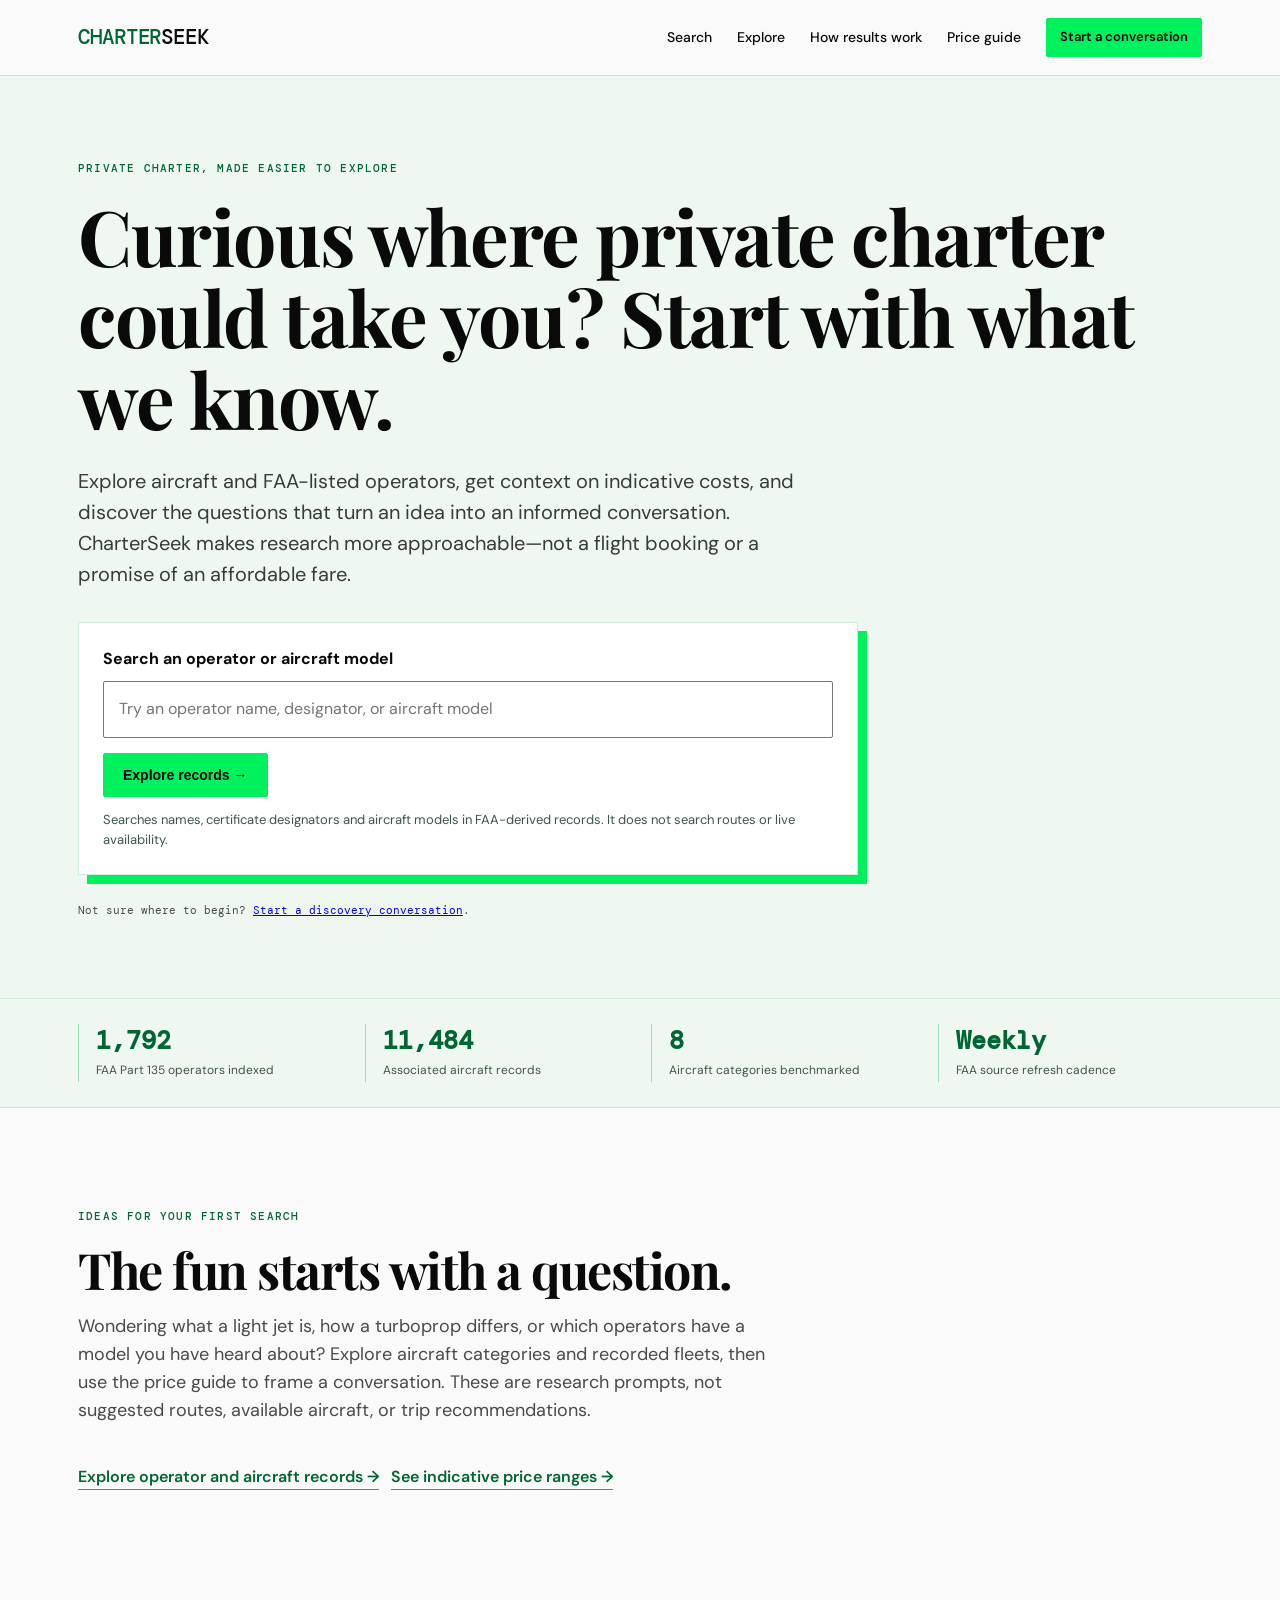
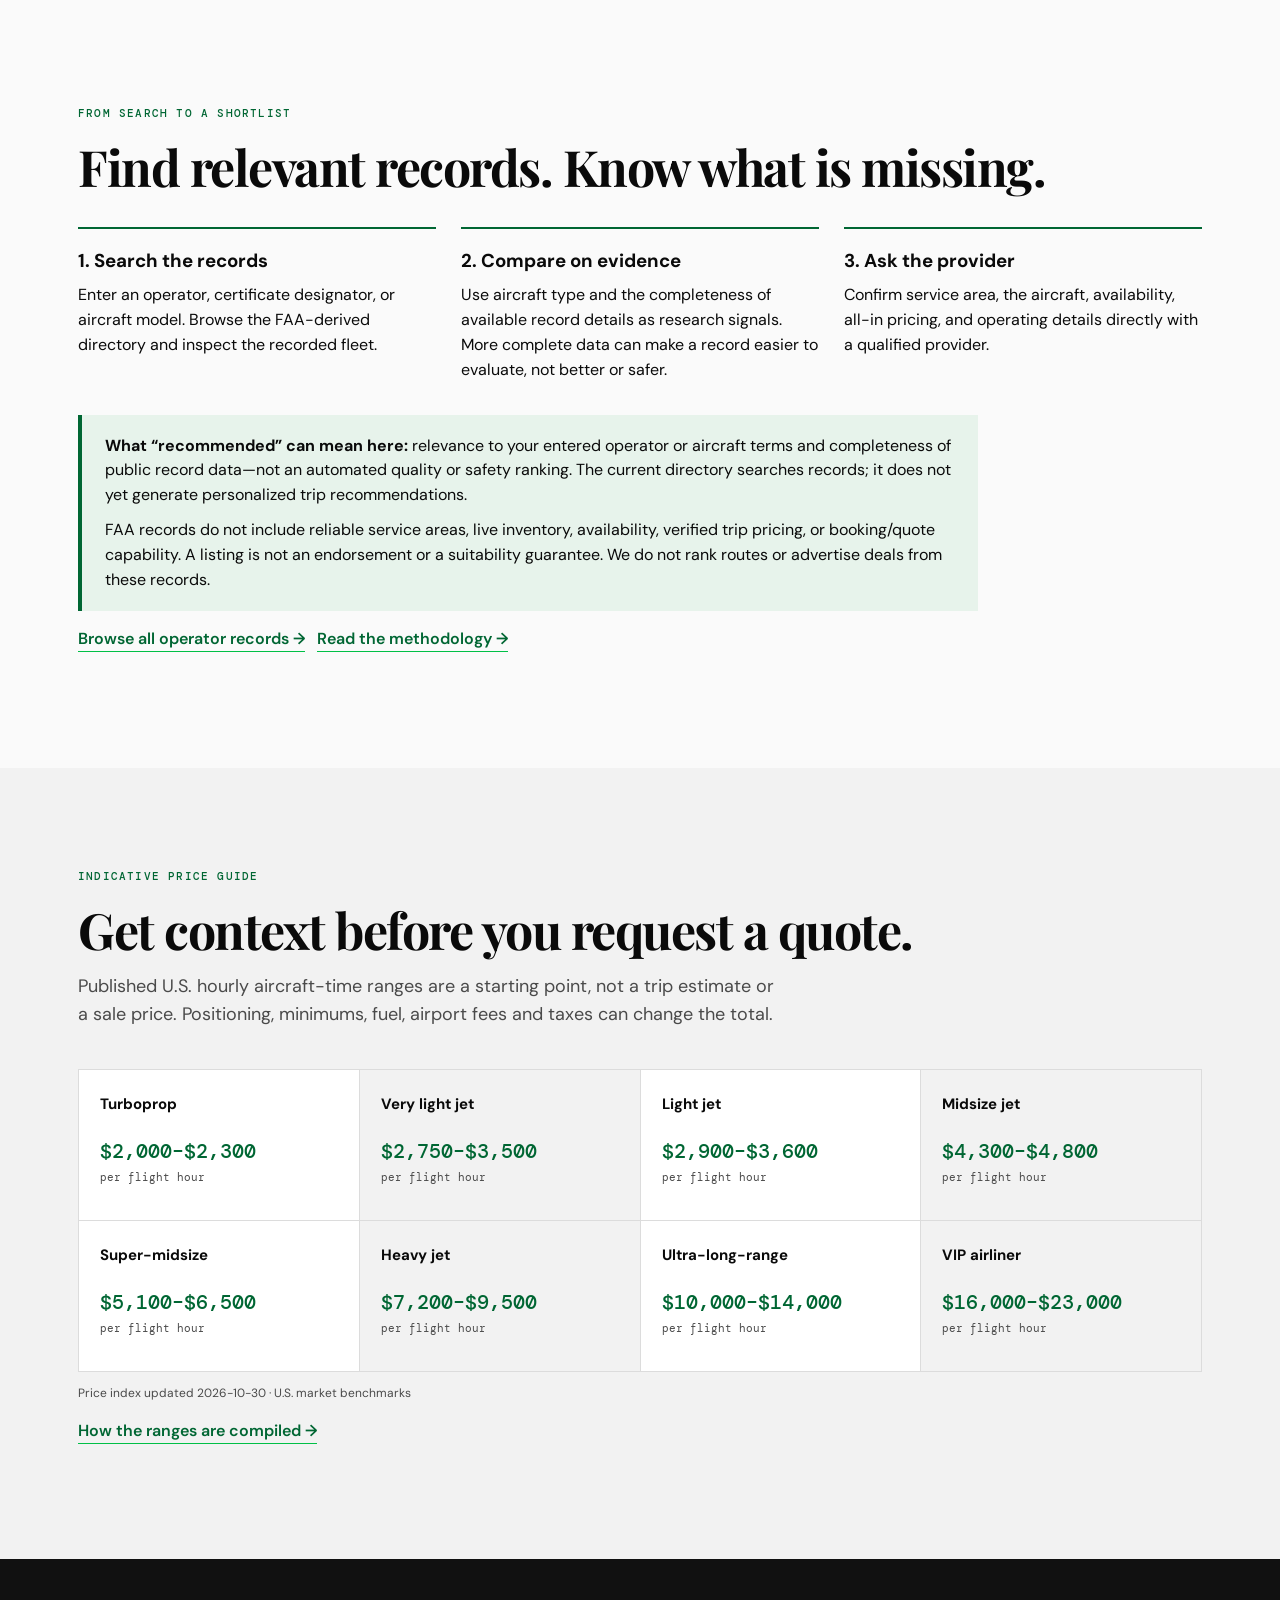
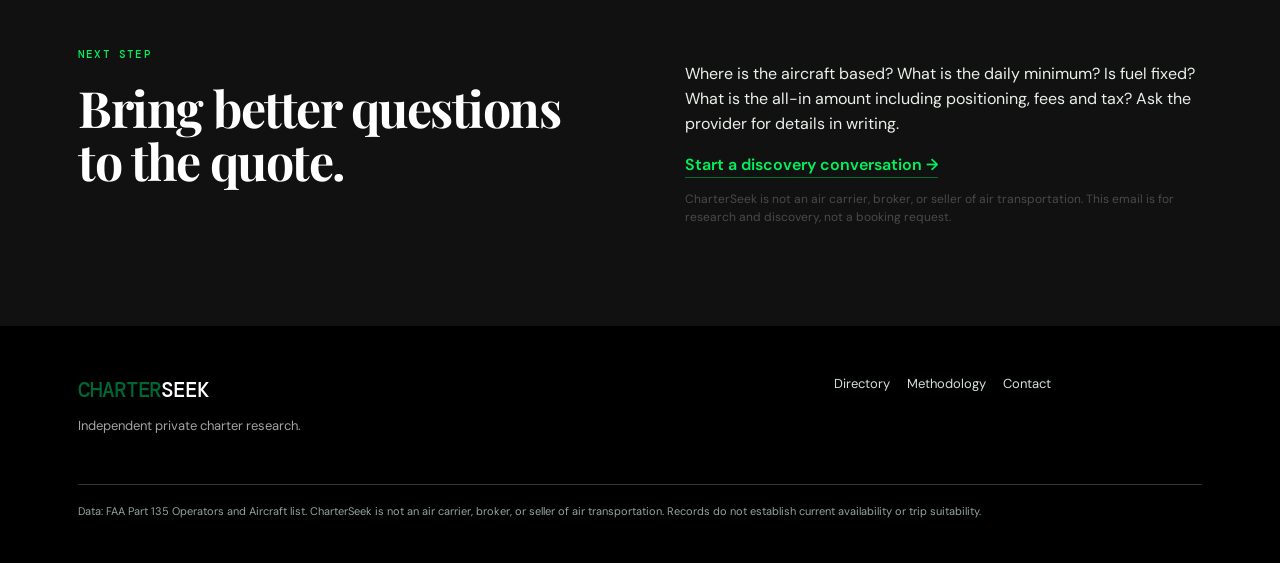
==== commit d87cdedc: "Clarify consumer discovery vision without unsupported route or deal claims" ====
--- a/index.html
+++ b/index.html
@@ -1,3 +1,3 @@
 <!doctype html>
-<html lang="en"><head><meta charset="utf-8"><meta name="viewport" content="width=device-width,initial-scale=1"><meta name="description" content="Search FAA Part 135 operator and aircraft records, understand how to compare results, and start a private charter discovery conversation."><meta name="robots" content="index,follow"><link rel="canonical" href="https://charterseek.com/"><meta property="og:title" content="CharterSeek | Start your private charter search"><meta property="og:description" content="Search operator and aircraft records, then understand what the available data can—and cannot—tell you."><meta property="og:type" content="website"><meta property="og:url" content="https://charterseek.com/"><meta property="og:image" content="https://charterseek.com/og-image.svg"><title>CharterSeek | Start your private charter search</title><link rel="icon" type="image/svg+xml" href="/favicon.svg"><link rel="apple-touch-icon" href="/favicon.svg"><link rel="stylesheet" href="/css/styles.css"><style>.search-hero{padding:84px 0 70px;background:#eef8f1}.search-hero .lede{max-width:760px}.search-panel{max-width:780px;background:#fff;border:1px solid #cdeadb;padding:24px;margin-top:32px;box-shadow:9px 9px 0 #00f15e}.search-panel label{display:block;font-weight:700;margin-bottom:9px}.search-panel input{width:100%;padding:15px;border:1px solid #777;font:inherit;border-radius:2px}.search-panel .button{margin-top:15px;cursor:pointer}.search-panel p{font-size:13px;color:#3f5548;margin-bottom:0}.steps{display:grid;grid-template-columns:repeat(3,1fr);gap:25px;margin-top:34px}.steps article{border-top:2px solid #063;padding-top:17px}.steps h3{margin:0 0 8px}.steps p{margin:0}.notice{background:#e7f3eb;border-left:4px solid #063;padding:19px 23px;margin-top:32px;max-width:900px}.notice p{margin:0}.notice p+p{margin-top:10px}.directory-toolbar input:focus-visible,.search-panel input:focus-visible,a:focus-visible,button:focus-visible{outline:3px solid #063;outline-offset:3px}.dark-band a:focus-visible,.cta a:focus-visible,footer a:focus-visible{outline-color:#00f15e}.sr-only:focus{position:static;width:auto;height:auto;clip:auto}@media(max-width:760px){.search-hero{padding:55px 0}.steps{grid-template-columns:1fr}.search-panel{box-shadow:5px 5px 0 #00f15e}.hero-actions{flex-wrap:wrap}}@media(prefers-reduced-motion:reduce){html{scroll-behavior:auto}}</style><script type="application/ld+json">{"@context":"https://schema.org","@type":"WebSite","name":"CharterSeek","url":"https://charterseek.com/","description":"Search FAA Part 135 operator and aircraft records and explore indicative charter pricing."}</script></head>
-<body><a class="sr-only" href="#main">Skip to content</a><header class="site-header"><div class="wrap nav"><a class="brand" href="/"><span>CHARTER</span>SEEK</a><nav aria-label="Main navigation"><a href="#search">Search</a><a href="#recommendations">How results work</a><a href="#pricing">Price guide</a><a class="button small" href="mailto:hello@charterseek.com?subject=CharterSeek%20discovery">Start a conversation</a></nav></div></header><main id="main"><section class="search-hero"><div class="wrap"><p class="eyebrow">A MORE INFORMED START TO PRIVATE CHARTER</p><h1>Start with the aircraft.<br>Understand your options.</h1><p class="lede">Search FAA-listed charter operators and aircraft records, explore indicative price ranges, and see what questions to ask before requesting a quote. We help you narrow your research—not book a flight.</p><form class="search-panel" action="/operators/" method="get" role="search"><label for="home-search">Search an operator or aircraft model</label><input id="home-search" name="q" type="search" placeholder="Try an operator name, designator, or aircraft model" autocomplete="off"><button class="button" type="submit">Search records →</button><p>Searches names, certificate designators and aircraft models in FAA-derived records. It does not search routes or live availability.</p></form><p class="updated">Want help framing your search? <a href="mailto:hello@charterseek.com?subject=CharterSeek%20discovery">Start a discovery conversation</a>.</p></div></section><section class="proof"><div class="wrap proof-grid"><div><strong>1,792</strong><span>FAA Part 135 operators indexed</span></div><div><strong>11,484</strong><span>Associated aircraft records</span></div><div><strong>8</strong><span>Aircraft categories benchmarked</span></div><div><strong>Weekly</strong><span>FAA source refresh cadence</span></div></div></section><section class="section wrap" id="recommendations"><p class="eyebrow">FROM SEARCH TO A SHORTLIST</p><h2>Find relevant records. Know what is missing.</h2><div class="steps"><article><h3>1. Search the records</h3><p>Enter an operator, certificate designator, or aircraft model. Browse the FAA-derived directory and inspect the recorded fleet.</p></article><article><h3>2. Compare on evidence</h3><p>Use aircraft type and the completeness of available record details as research signals. More complete data can make a record easier to evaluate, not better or safer.</p></article><article><h3>3. Ask the provider</h3><p>Confirm service area, the aircraft, availability, all-in pricing, and operating details directly with a qualified provider.</p></article></div><div class="notice"><p><strong>What “recommended” can mean here:</strong> relevance to your entered operator or aircraft terms and completeness of public record data—not an automated quality or safety ranking. The current directory searches records; it does not yet generate personalized trip recommendations.</p><p>FAA records do not include reliable service areas, live inventory, availability, verified trip pricing, or booking/quote capability. A listing is not an endorsement or a suitability guarantee.</p></div><p><a class="text-link" href="/operators/">Browse all operator records →</a> &nbsp; <a class="text-link" href="/methodology.html">Read the methodology →</a></p></section><section class="section warm" id="pricing"><div class="wrap"><p class="eyebrow">INDICATIVE PRICE GUIDE</p><h2>Get context before you request a quote.</h2><p class="section-intro">Published U.S. hourly aircraft-time ranges are a starting point, not a trip estimate. Positioning, minimums, fuel, airport fees and taxes can change the total.</p><div class="pricing-grid" id="pricing-grid"></div><p class="method-note" id="price-index-updated">Price index · U.S. market benchmarks</p><p><a class="text-link" href="/methodology.html">How the ranges are compiled →</a></p></div></section><section class="dark-band" id="quote-checklist"><div class="wrap split"><div><p class="eyebrow light">NEXT STEP</p><h2>Bring better questions to the quote.</h2></div><div><p>Where is the aircraft based? What is the daily minimum? Is fuel fixed? What is the all-in amount including positioning, fees and tax? Ask the provider for details in writing.</p><a class="text-link light-link" href="mailto:hello@charterseek.com?subject=CharterSeek%20discovery">Start a discovery conversation →</a><p class="method-note">CharterSeek is not an air carrier, broker, or seller of air transportation. This email is for research and discovery, not a booking request.</p></div></div></section></main><footer><div class="wrap footer-grid"><div><a class="brand footer-brand" href="/"><span>CHARTER</span>SEEK</a><p>Independent private charter research.</p></div><div><a href="/operators/">Directory</a><a href="/methodology.html">Methodology</a><a href="mailto:hello@charterseek.com">Contact</a></div><p class="legal">Data: FAA Part 135 Operators and Aircraft list. CharterSeek is not an air carrier, broker, or seller of air transportation. Records do not establish current availability or trip suitability.</p></div></footer><script src="/js/app.js"></script></body></html>
+<html lang="en"><head><meta charset="utf-8"><meta name="viewport" content="width=device-width,initial-scale=1"><meta name="description" content="Explore private charter aircraft and FAA operator records, indicative pricing, and practical inspiration for a more informed search."><meta name="robots" content="index,follow"><link rel="canonical" href="https://charterseek.com/"><meta property="og:title" content="CharterSeek | Explore private charter with confidence"><meta property="og:description" content="Discover aircraft and operators, explore price context, and learn what to ask before requesting a quote."><meta property="og:type" content="website"><meta property="og:url" content="https://charterseek.com/"><meta property="og:image" content="https://charterseek.com/og-image.svg"><title>CharterSeek | Explore private charter with confidence</title><link rel="icon" type="image/svg+xml" href="/favicon.svg"><link rel="apple-touch-icon" href="/favicon.svg"><link rel="stylesheet" href="/css/styles.css"><style>.search-hero{padding:84px 0 70px;background:#eef8f1}.search-hero .lede{max-width:760px}.search-panel{max-width:780px;background:#fff;border:1px solid #cdeadb;padding:24px;margin-top:32px;box-shadow:9px 9px 0 #00f15e}.search-panel label{display:block;font-weight:700;margin-bottom:9px}.search-panel input{width:100%;padding:15px;border:1px solid #777;font:inherit;border-radius:2px}.search-panel .button{margin-top:15px;cursor:pointer}.search-panel p{font-size:13px;color:#3f5548;margin-bottom:0}.steps{display:grid;grid-template-columns:repeat(3,1fr);gap:25px;margin-top:34px}.steps article{border-top:2px solid #063;padding-top:17px}.steps h3{margin:0 0 8px}.steps p{margin:0}.notice{background:#e7f3eb;border-left:4px solid #063;padding:19px 23px;margin-top:32px;max-width:900px}.notice p{margin:0}.notice p+p{margin-top:10px}.directory-toolbar input:focus-visible,.search-panel input:focus-visible,a:focus-visible,button:focus-visible{outline:3px solid #063;outline-offset:3px}.dark-band a:focus-visible,.cta a:focus-visible,footer a:focus-visible{outline-color:#00f15e}.sr-only:focus{position:static;width:auto;height:auto;clip:auto}@media(max-width:760px){.search-hero{padding:55px 0}.steps{grid-template-columns:1fr}.search-panel{box-shadow:5px 5px 0 #00f15e}.hero-actions{flex-wrap:wrap}}@media(prefers-reduced-motion:reduce){html{scroll-behavior:auto}}</style><script type="application/ld+json">{"@context":"https://schema.org","@type":"WebSite","name":"CharterSeek","url":"https://charterseek.com/","description":"Explore FAA Part 135 operator and aircraft records and indicative charter pricing."}</script></head>
+<body><a class="sr-only" href="#main">Skip to content</a><header class="site-header"><div class="wrap nav"><a class="brand" href="/"><span>CHARTER</span>SEEK</a><nav aria-label="Main navigation"><a href="#search">Search</a><a href="#explore">Explore</a><a href="#recommendations">How results work</a><a href="#pricing">Price guide</a><a class="button small" href="mailto:hello@charterseek.com?subject=CharterSeek%20discovery">Start a conversation</a></nav></div></header><main id="main"><section class="search-hero" id="search"><div class="wrap"><p class="eyebrow">PRIVATE CHARTER, MADE EASIER TO EXPLORE</p><h1>Curious where private charter could take you? Start with what we know.</h1><p class="lede">Explore aircraft and FAA-listed operators, get context on indicative costs, and discover the questions that turn an idea into an informed conversation. CharterSeek makes research more approachable—not a flight booking or a promise of an affordable fare.</p><form class="search-panel" action="/operators/" method="get" role="search"><label for="home-search">Search an operator or aircraft model</label><input id="home-search" name="q" type="search" placeholder="Try an operator name, designator, or aircraft model" autocomplete="off"><button class="button" type="submit">Explore records →</button><p>Searches names, certificate designators and aircraft models in FAA-derived records. It does not search routes or live availability.</p></form><p class="updated">Not sure where to begin? <a href="mailto:hello@charterseek.com?subject=CharterSeek%20discovery">Start a discovery conversation</a>.</p></div></section><section class="proof"><div class="wrap proof-grid"><div><strong>1,792</strong><span>FAA Part 135 operators indexed</span></div><div><strong>11,484</strong><span>Associated aircraft records</span></div><div><strong>8</strong><span>Aircraft categories benchmarked</span></div><div><strong>Weekly</strong><span>FAA source refresh cadence</span></div></div></section><section class="section wrap" id="explore"><p class="eyebrow">IDEAS FOR YOUR FIRST SEARCH</p><h2>The fun starts with a question.</h2><p class="section-intro">Wondering what a light jet is, how a turboprop differs, or which operators have a model you have heard about? Explore aircraft categories and recorded fleets, then use the price guide to frame a conversation. These are research prompts, not suggested routes, available aircraft, or trip recommendations.</p><p><a class="text-link" href="/operators/">Explore operator and aircraft records →</a> &nbsp; <a class="text-link" href="#pricing">See indicative price ranges →</a></p></section><section class="section wrap" id="recommendations"><p class="eyebrow">FROM SEARCH TO A SHORTLIST</p><h2>Find relevant records. Know what is missing.</h2><div class="steps"><article><h3>1. Search the records</h3><p>Enter an operator, certificate designator, or aircraft model. Browse the FAA-derived directory and inspect the recorded fleet.</p></article><article><h3>2. Compare on evidence</h3><p>Use aircraft type and the completeness of available record details as research signals. More complete data can make a record easier to evaluate, not better or safer.</p></article><article><h3>3. Ask the provider</h3><p>Confirm service area, the aircraft, availability, all-in pricing, and operating details directly with a qualified provider.</p></article></div><div class="notice"><p><strong>What “recommended” can mean here:</strong> relevance to your entered operator or aircraft terms and completeness of public record data—not an automated quality or safety ranking. The current directory searches records; it does not yet generate personalized trip recommendations.</p><p>FAA records do not include reliable service areas, live inventory, availability, verified trip pricing, or booking/quote capability. A listing is not an endorsement or a suitability guarantee. We do not rank routes or advertise deals from these records.</p></div><p><a class="text-link" href="/operators/">Browse all operator records →</a> &nbsp; <a class="text-link" href="/methodology.html">Read the methodology →</a></p></section><section class="section warm" id="pricing"><div class="wrap"><p class="eyebrow">INDICATIVE PRICE GUIDE</p><h2>Get context before you request a quote.</h2><p class="section-intro">Published U.S. hourly aircraft-time ranges are a starting point, not a trip estimate or a sale price. Positioning, minimums, fuel, airport fees and taxes can change the total.</p><div class="pricing-grid" id="pricing-grid"></div><p class="method-note" id="price-index-updated">Price index · U.S. market benchmarks</p><p><a class="text-link" href="/methodology.html">How the ranges are compiled →</a></p></div></section><section class="dark-band" id="quote-checklist"><div class="wrap split"><div><p class="eyebrow light">NEXT STEP</p><h2>Bring better questions to the quote.</h2></div><div><p>Where is the aircraft based? What is the daily minimum? Is fuel fixed? What is the all-in amount including positioning, fees and tax? Ask the provider for details in writing.</p><a class="text-link light-link" href="mailto:hello@charterseek.com?subject=CharterSeek%20discovery">Start a discovery conversation →</a><p class="method-note">CharterSeek is not an air carrier, broker, or seller of air transportation. This email is for research and discovery, not a booking request.</p></div></div></section></main><footer><div class="wrap footer-grid"><div><a class="brand footer-brand" href="/"><span>CHARTER</span>SEEK</a><p>Independent private charter research.</p></div><div><a href="/operators/">Directory</a><a href="/methodology.html">Methodology</a><a href="mailto:hello@charterseek.com">Contact</a></div><p class="legal">Data: FAA Part 135 Operators and Aircraft list. CharterSeek is not an air carrier, broker, or seller of air transportation. Records do not establish current availability or trip suitability.</p></div></footer><script src="/js/app.js"></script></body></html>
